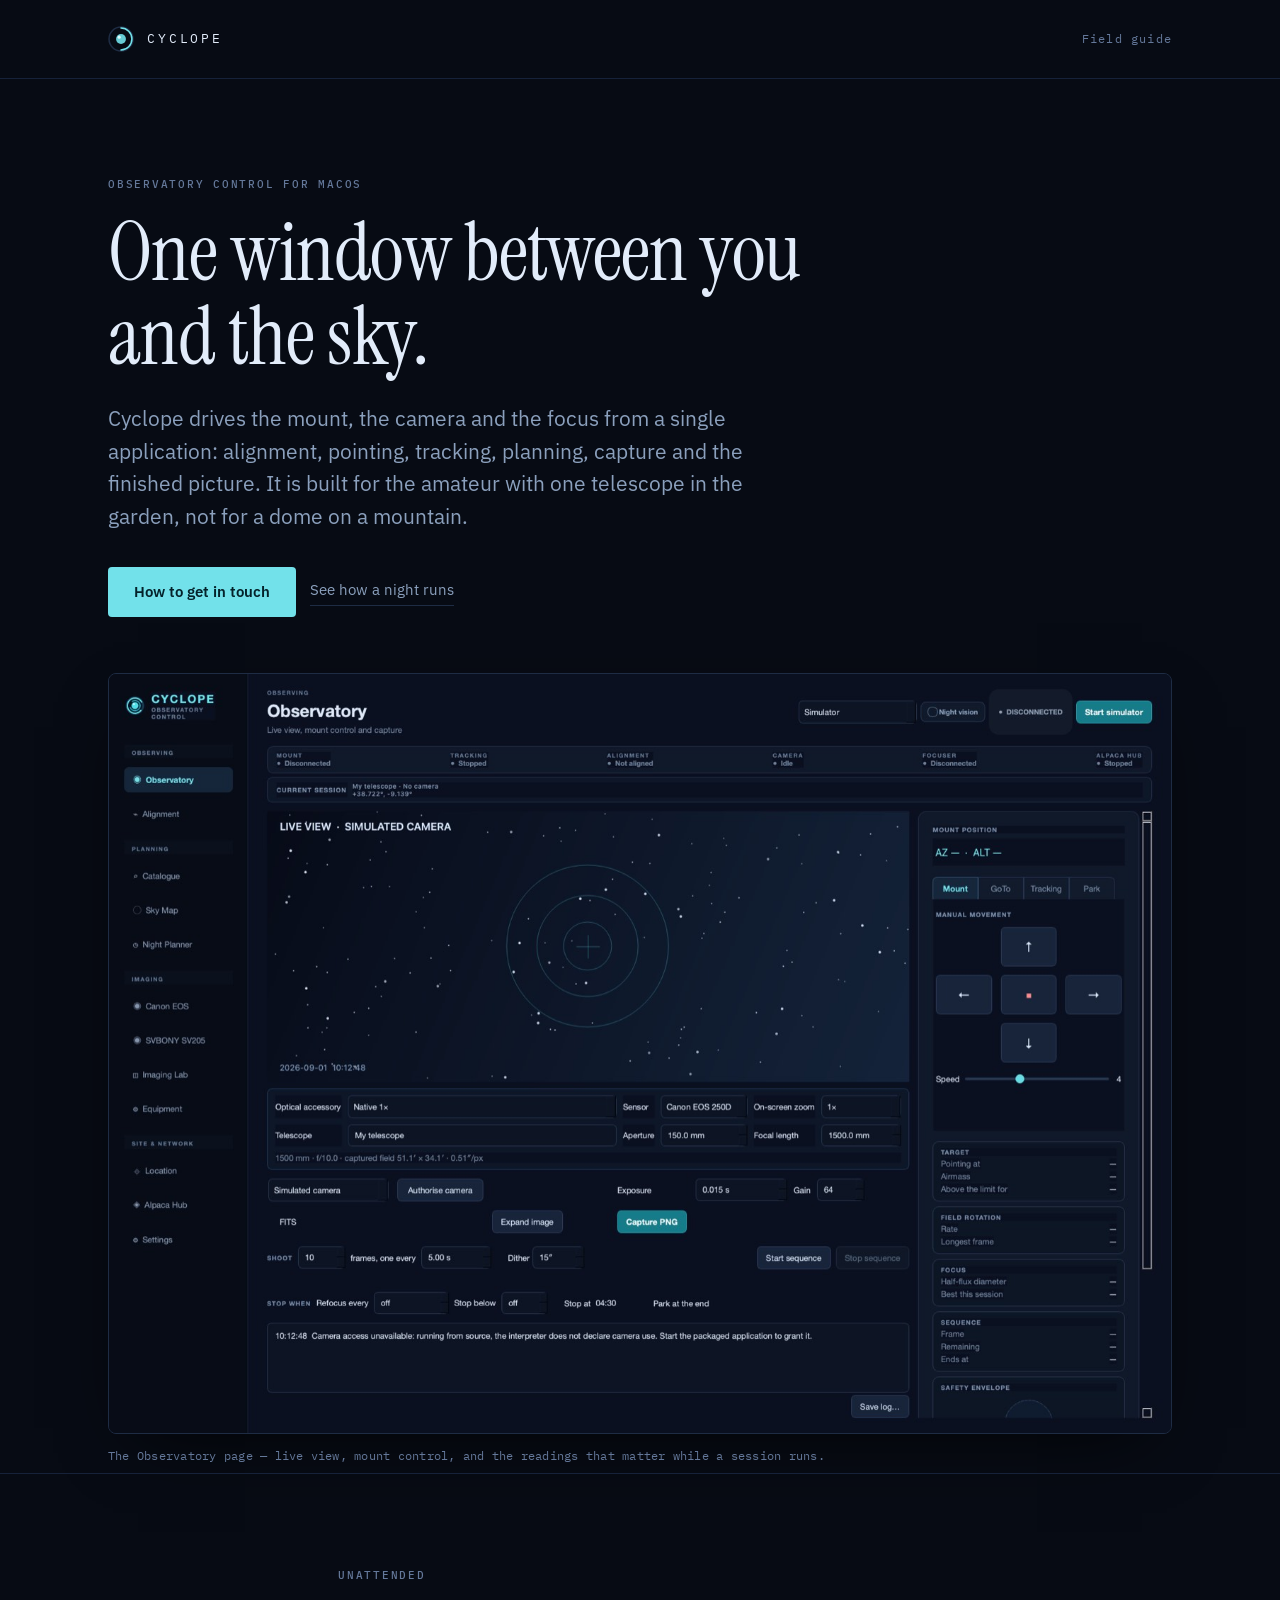
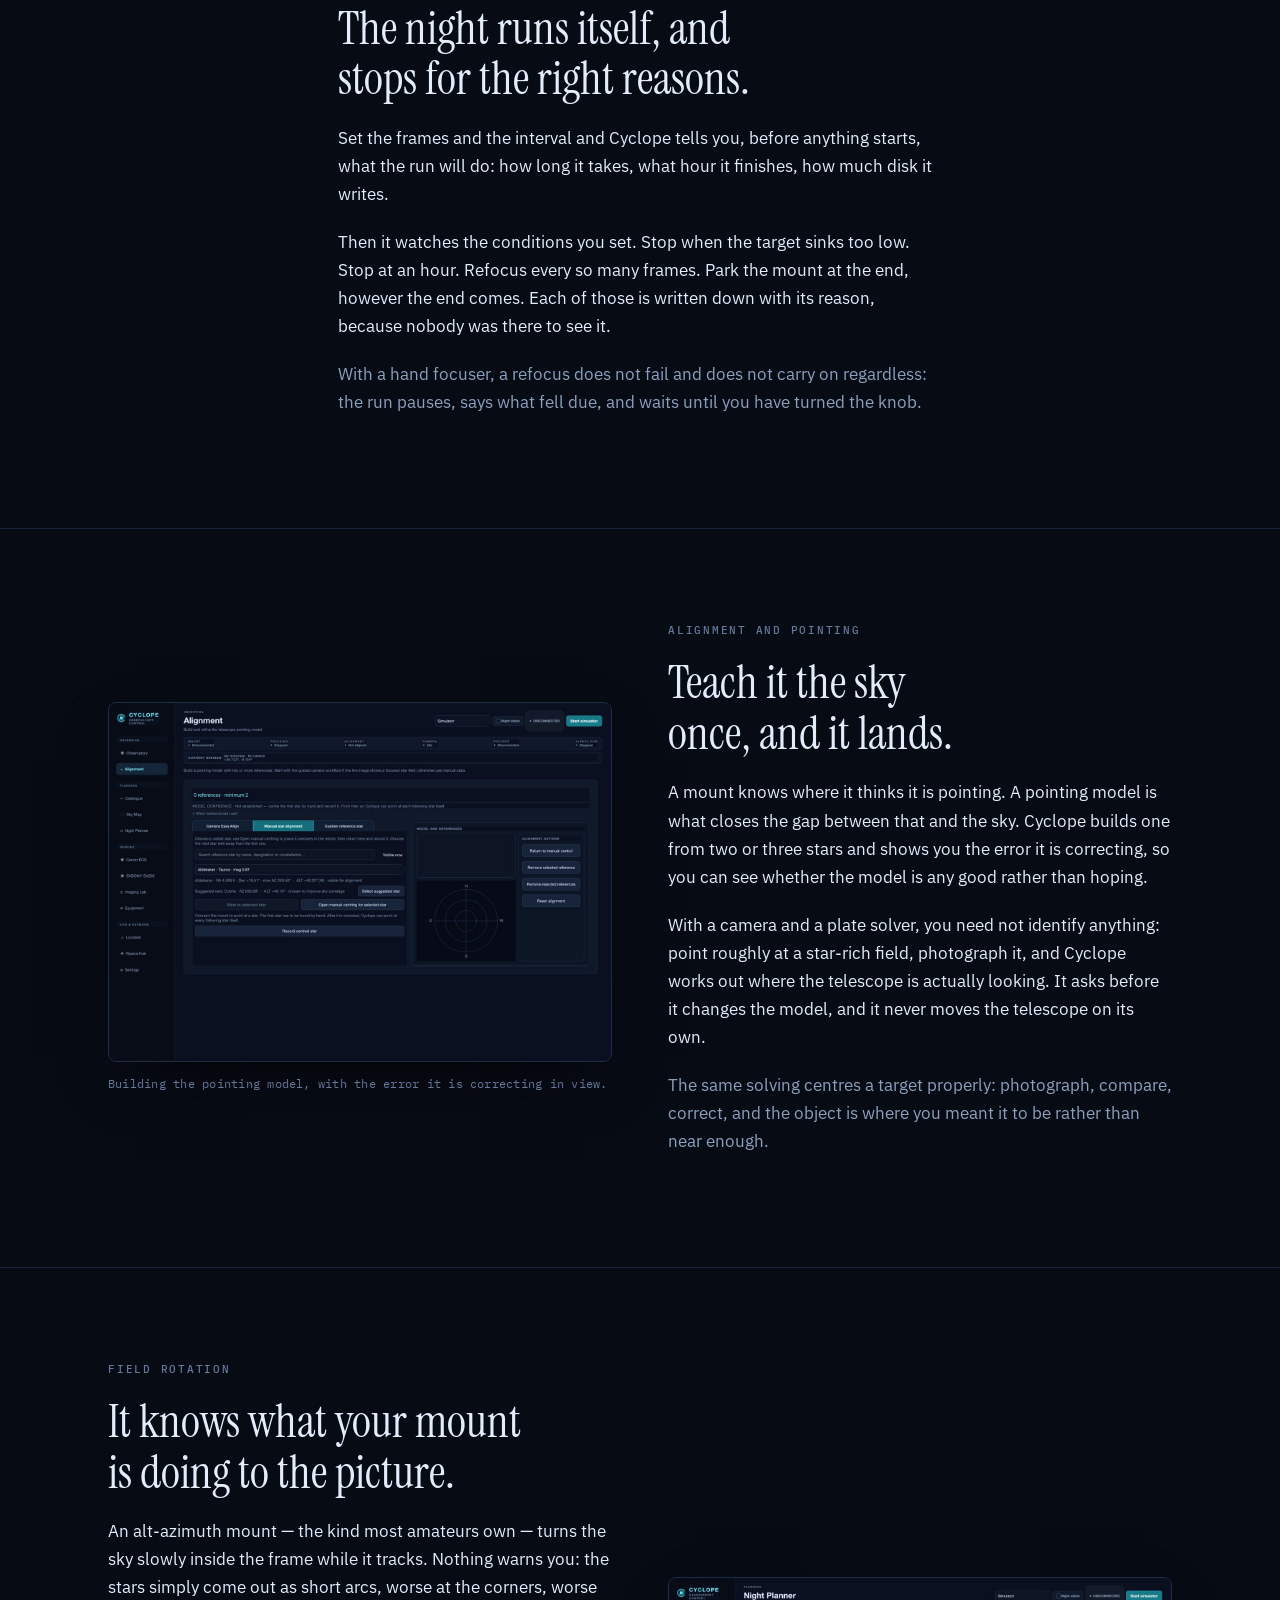
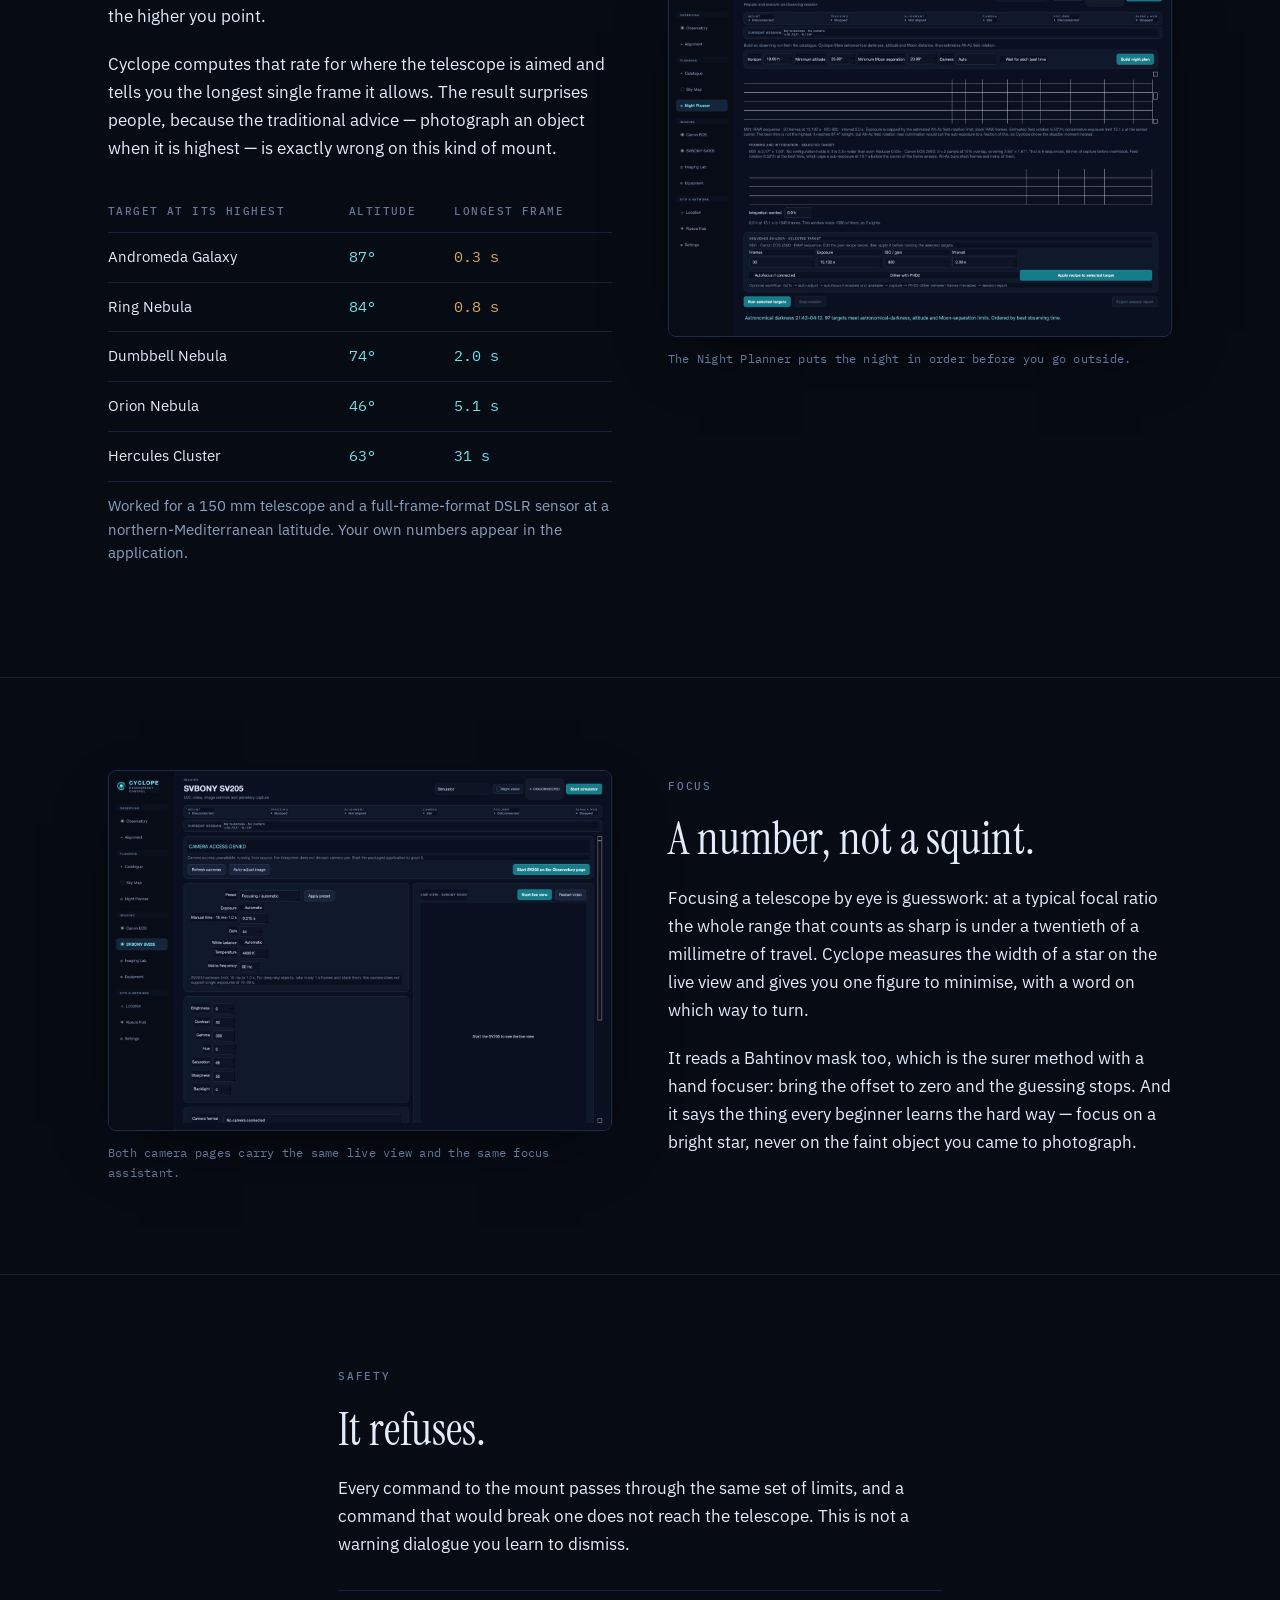
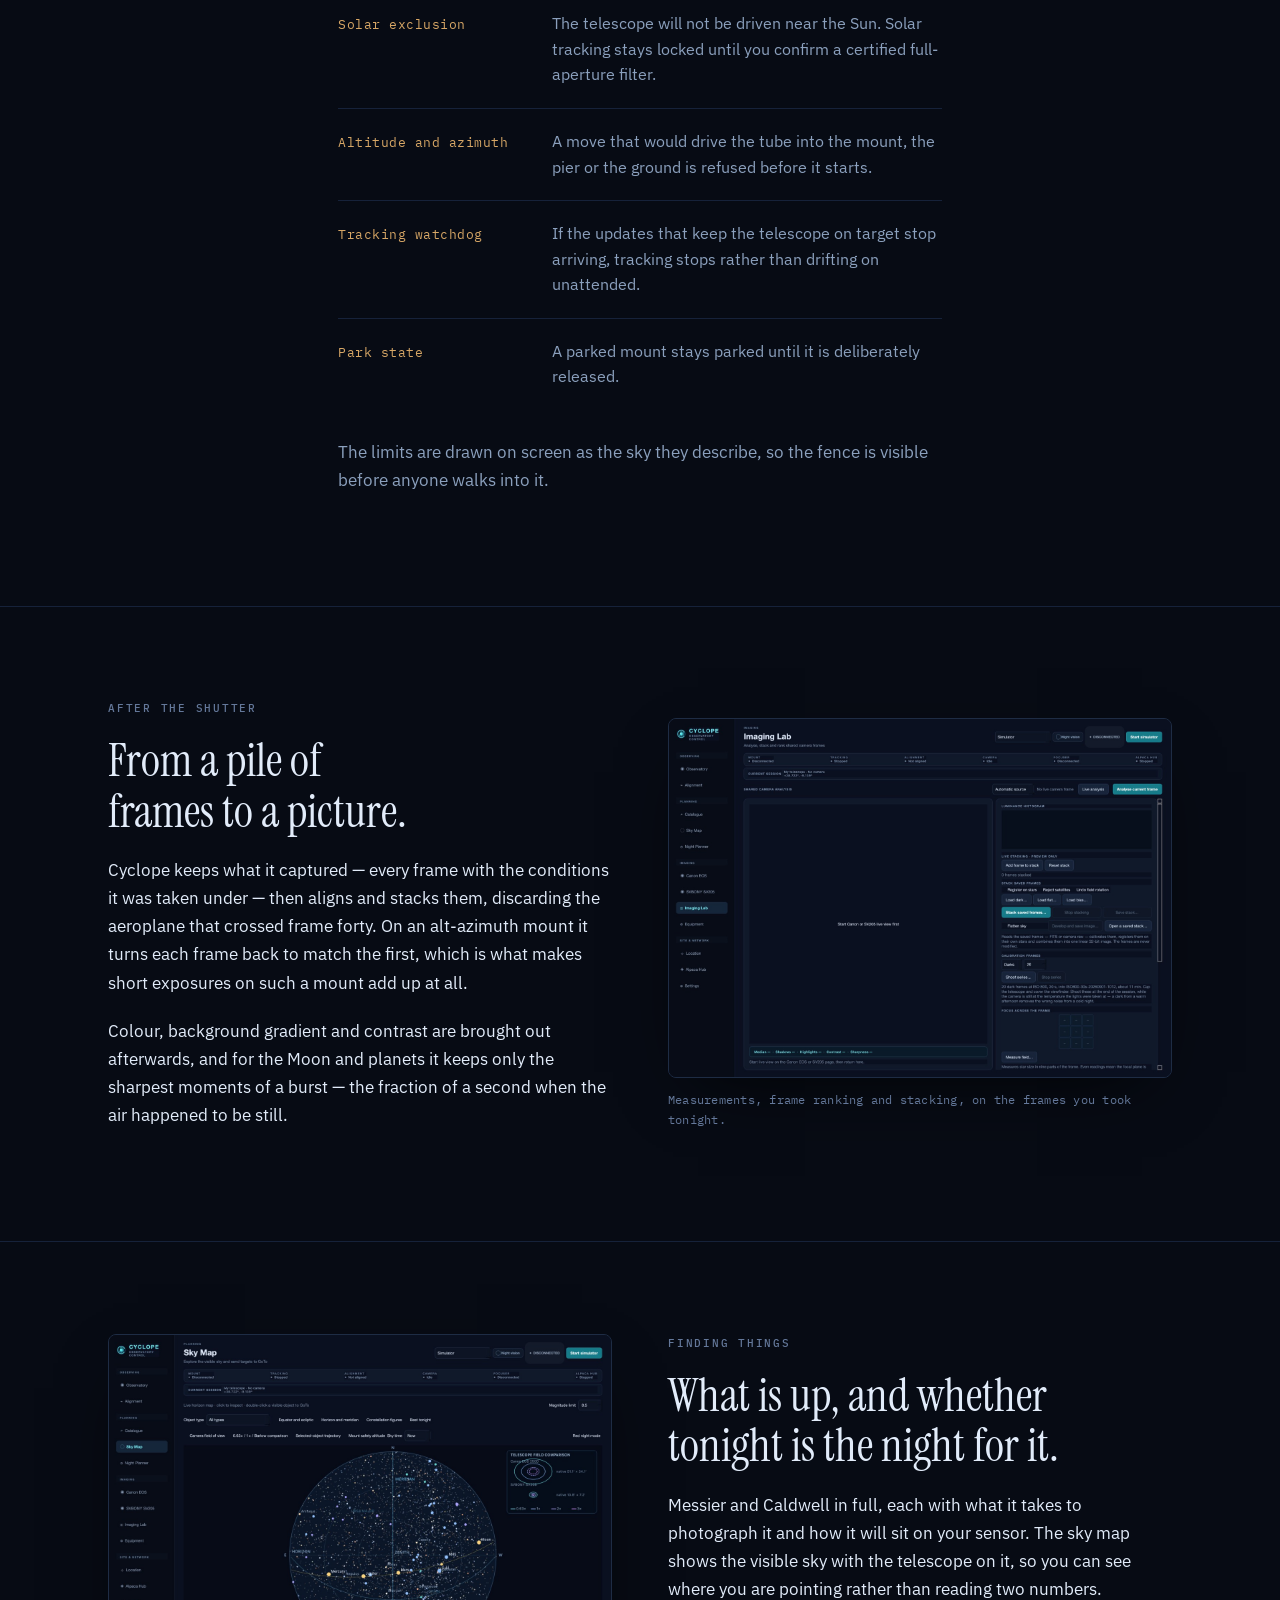
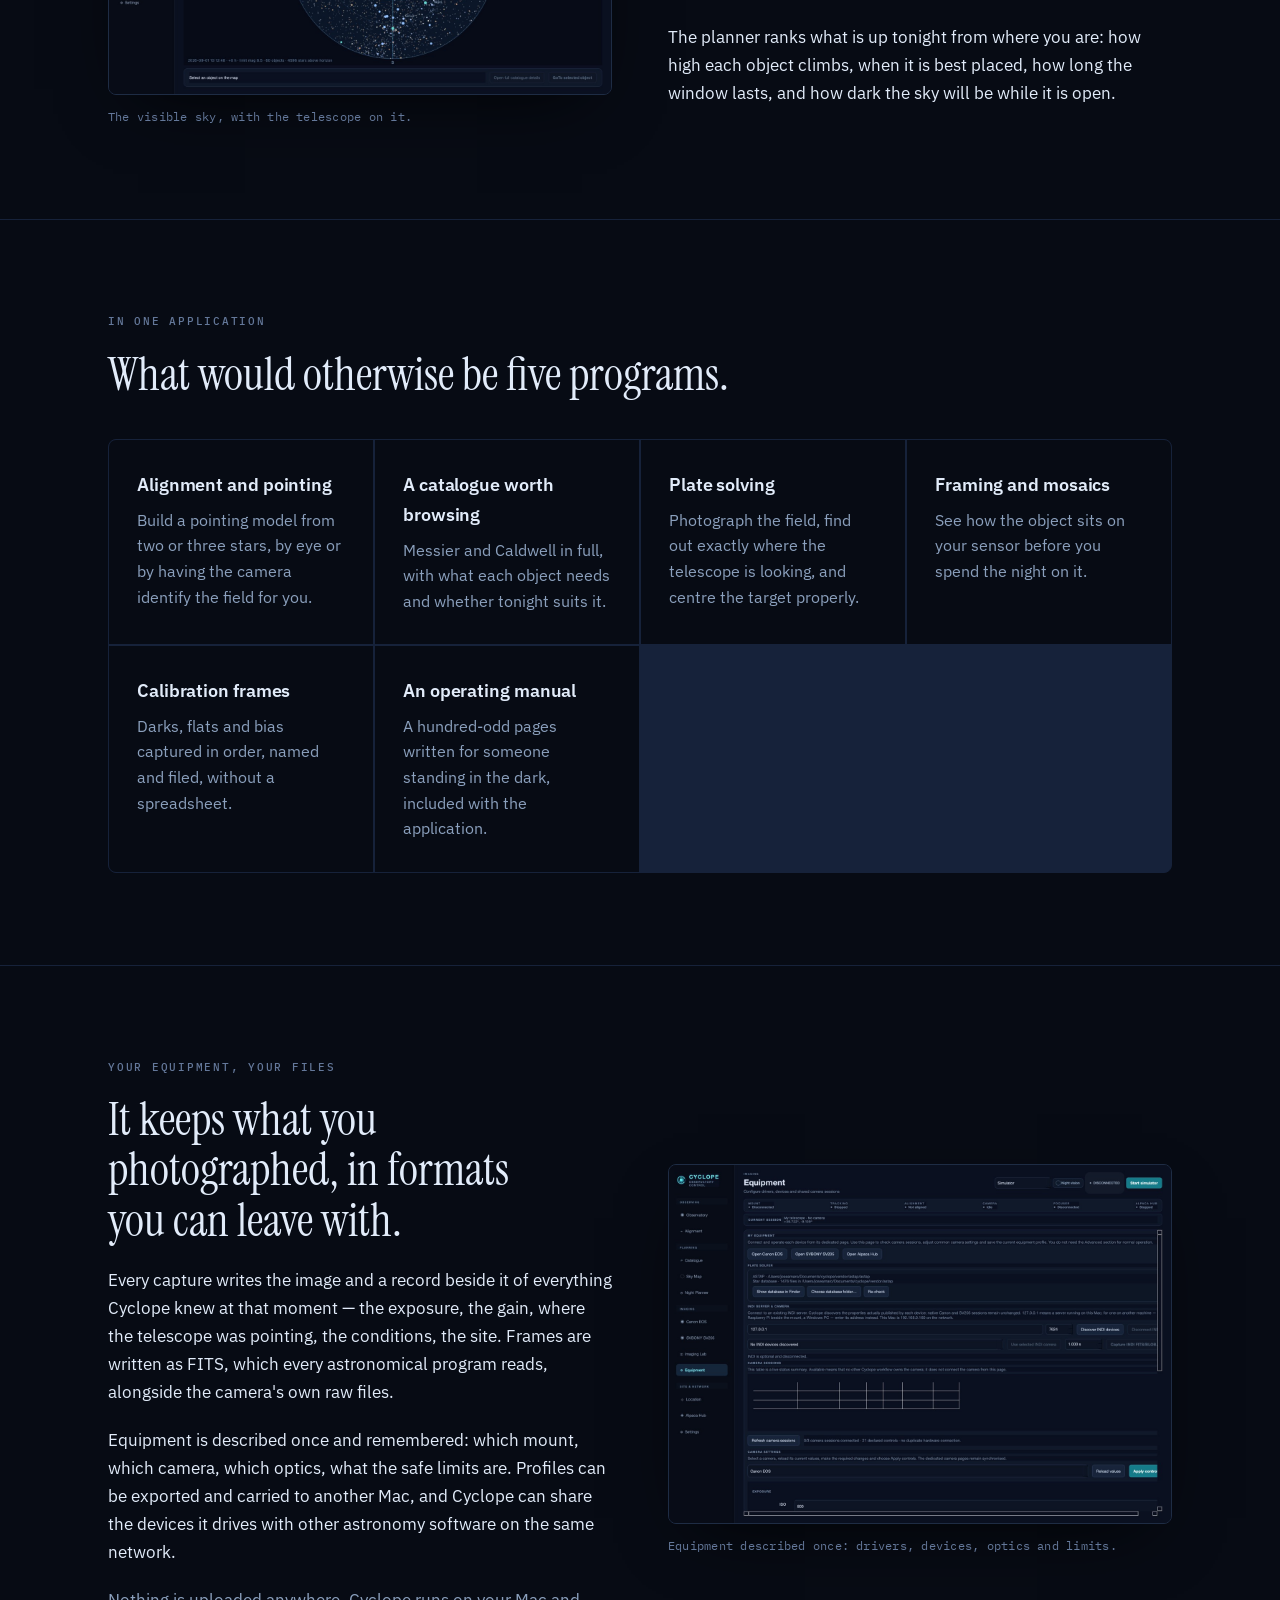
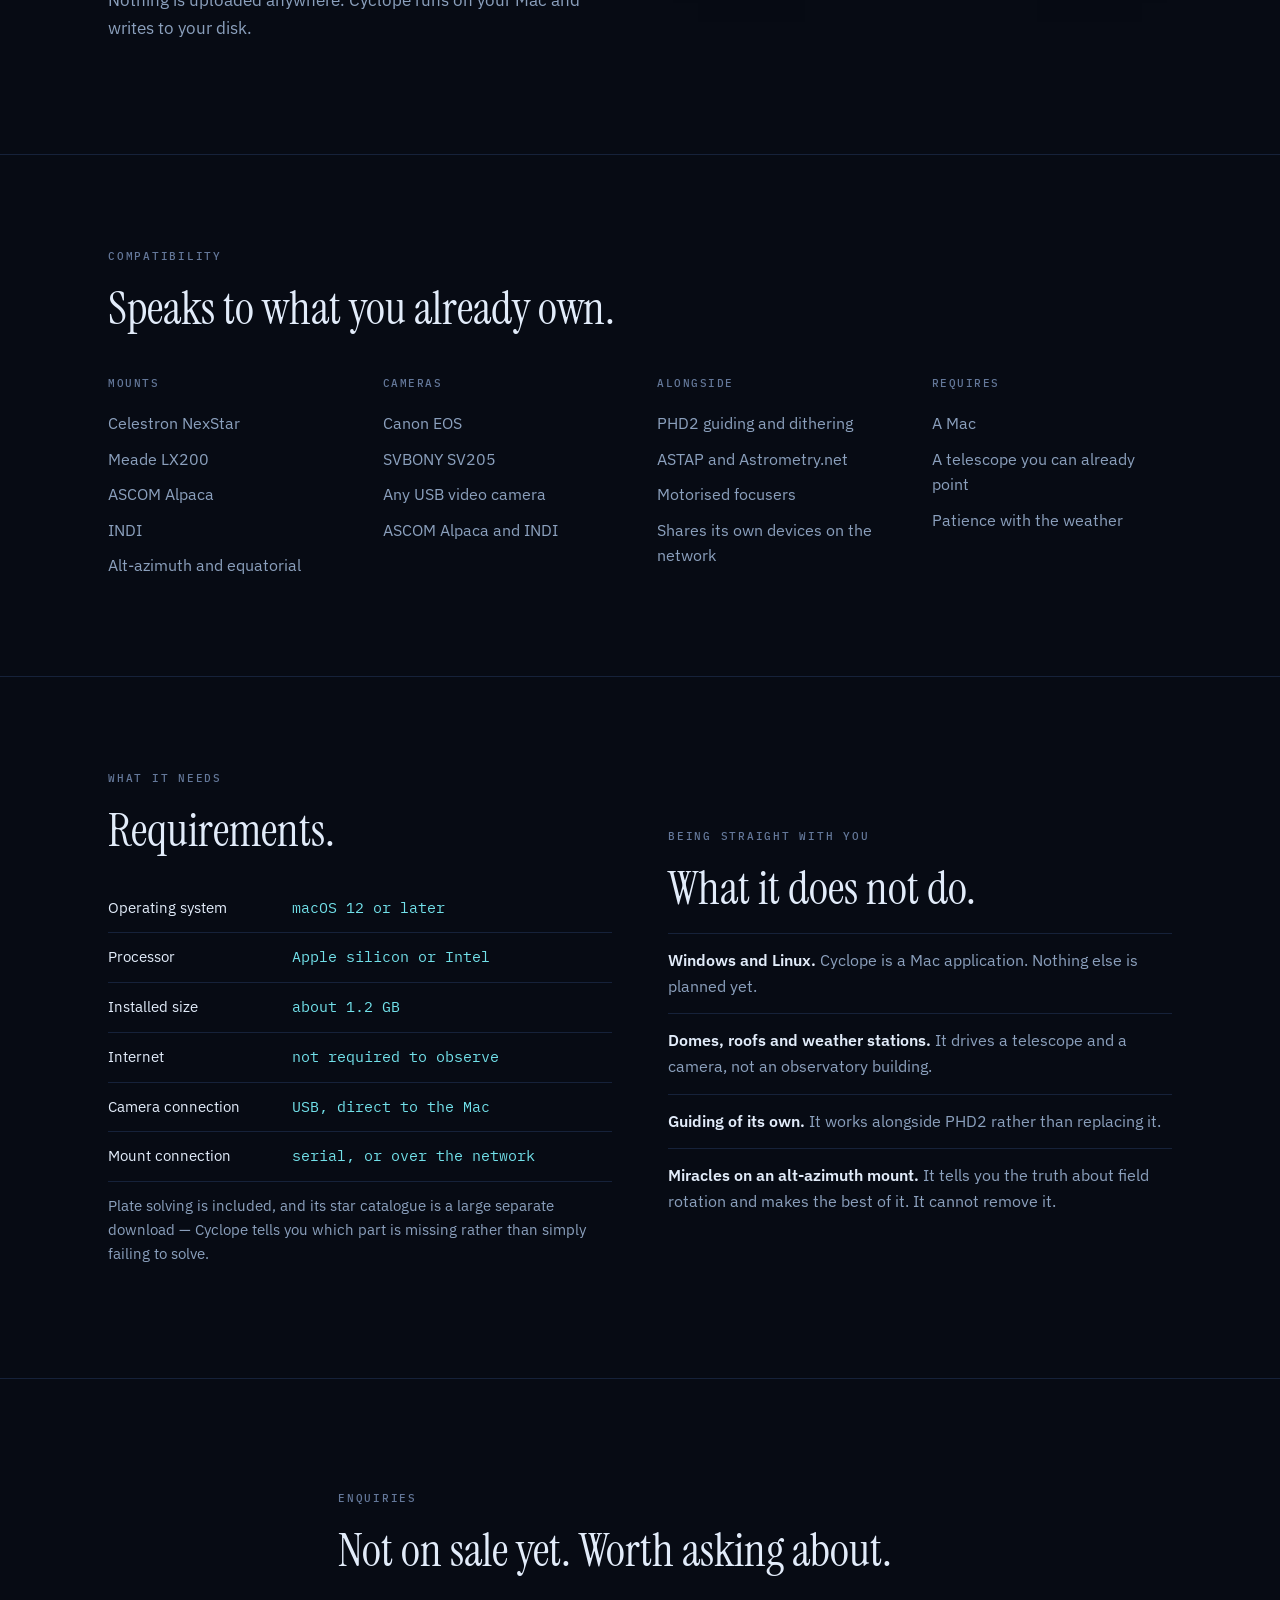
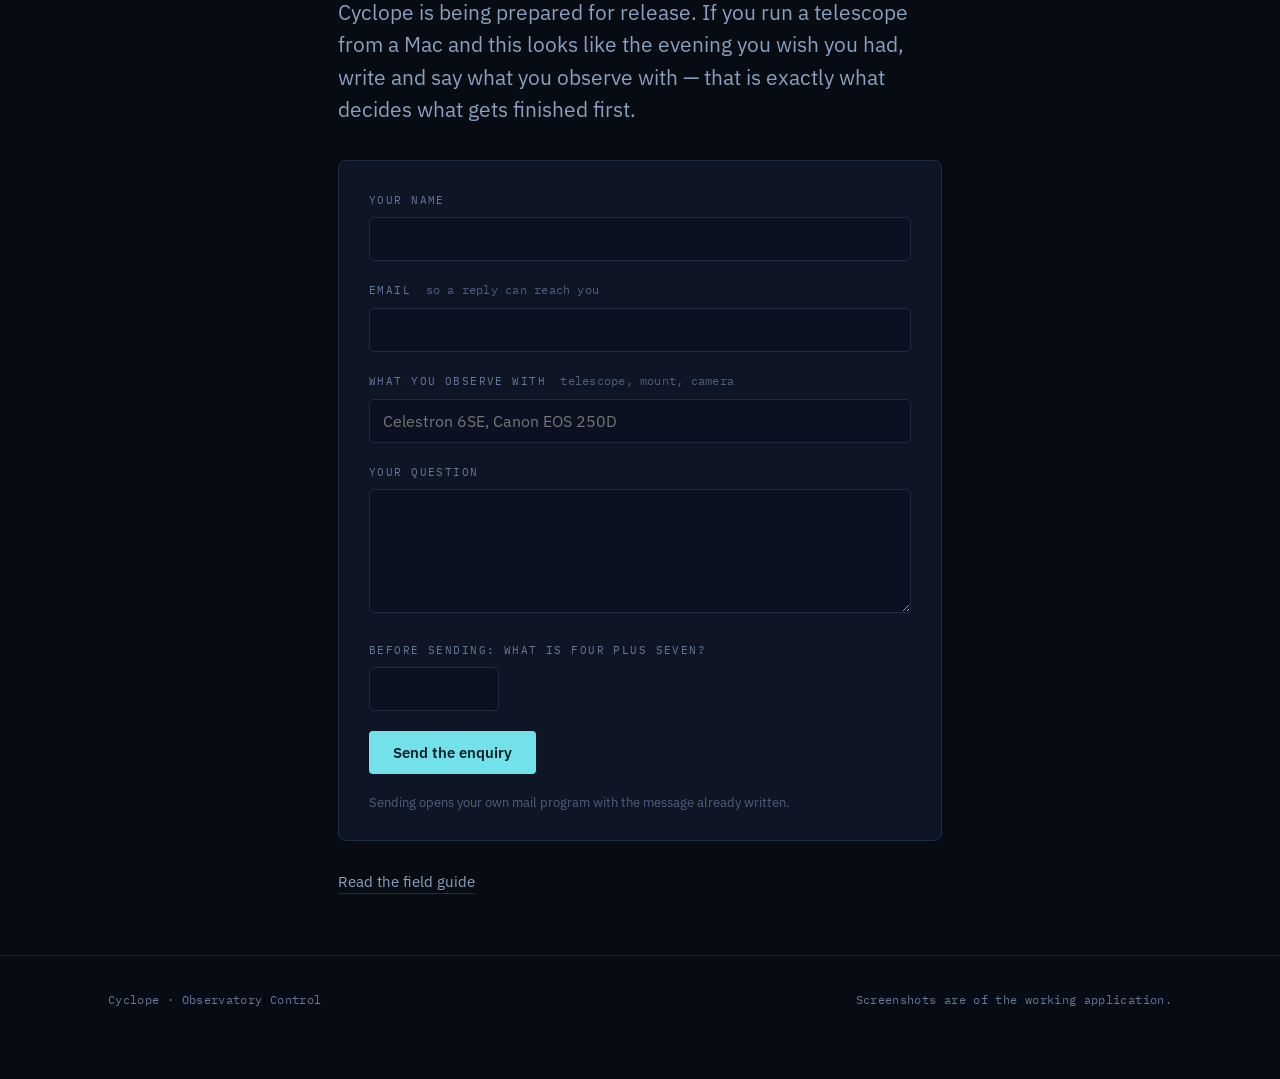
==== index.html @ ad1024a8 "Add files via upload" ====
<!doctype html>
<html lang="en">
<head>
<meta charset="utf-8">
<meta name="viewport" content="width=device-width, initial-scale=1">
<title>Cyclope Observatory Control</title>
<meta name="description" content="Cyclope drives the mount, the camera and the focus of a small observatory from one application on a Mac: alignment, pointing, tracking, planning, capture and the finished picture.">
<meta name="theme-color" content="#070b14">
<link rel="icon" href="assets/favicon.svg" type="image/svg+xml">
<link rel="preconnect" href="https://fonts.googleapis.com">
<link rel="preconnect" href="https://fonts.gstatic.com" crossorigin>
<link rel="stylesheet" href="https://fonts.googleapis.com/css2?family=Instrument+Serif&amp;family=IBM+Plex+Mono:wght@400;500&amp;family=IBM+Plex+Sans:wght@400;500;600&amp;display=swap">
<link rel="stylesheet" href="assets/site.css">
<meta property="og:type" content="website">
<meta property="og:title" content="Cyclope Observatory Control">
<meta property="og:description" content="Cyclope drives the mount, the camera and the focus of a small observatory from one application on a Mac: alignment, pointing, tracking, planning, capture and the finished picture.">
<meta property="og:image" content="assets/observatory.jpg">
<meta name="twitter:card" content="summary_large_image">
</head>
<body class="site">
<header class="top">
  <div class="wrap">
    <div class="brand">
      <svg width="26" height="26" viewBox="0 0 100 100" role="img" aria-label="Cyclope">
        <circle cx="50" cy="50" r="46" fill="none" stroke="#1e2c44" stroke-width="6"/>
        <path d="M50 8 a42 42 0 0 1 0 84" fill="none" stroke="#72e1ea" stroke-width="6" stroke-linecap="round"/>
        <circle cx="50" cy="50" r="19" fill="#72e1ea" opacity="0.9"/>
        <circle cx="43" cy="43" r="6" fill="#dffbfd"/>
      </svg>
      <span class="brand-name">Cyclope</span>
      <a class="topnav" href="guide.html">Field guide</a>
    </div>
  </div>
</header>

<section class="hero">
  <div class="wrap">
    <p class="label">Observatory control for macOS</p>
    <h1>One window between you<br>and the sky.</h1>
    <p class="lede">
      Cyclope drives the mount, the camera and the focus from a single application:
      alignment, pointing, tracking, planning, capture and the finished picture.
      It is built for the amateur with one telescope in the garden, not for a dome
      on a mountain.
    </p>
    <div class="hero-actions">
      <a class="cta" href="#enquire">How to get in touch</a>
      <a class="quiet" href="#night">See how a night runs</a>
    </div>

    <figure class="bleed">
      <div class="shot"><img src="assets/observatory.jpg" alt="The Cyclope Observatory page: live view, mount controls and the instrument rail"></div>
      <figcaption>The Observatory page — live view, mount control, and the readings that matter while a session runs.</figcaption>
    </figure>
  </div>
</section>

<section id="night">
  <div class="wrap narrow">
    <p class="label">Unattended</p>
    <h2>The night runs itself, and stops for the right reasons.</h2>
    <p>
      Set the frames and the interval and Cyclope tells you, before anything starts,
      what the run will do: how long it takes, what hour it finishes, how much disk
      it writes.
    </p>
    <p>
      Then it watches the conditions you set. Stop when the target sinks too low.
      Stop at an hour. Refocus every so many frames. Park the mount at the end,
      however the end comes. Each of those is written down with its reason, because
      nobody was there to see it.
    </p>
    <p class="muted">
      With a hand focuser, a refocus does not fail and does not carry on regardless:
      the run pauses, says what fell due, and waits until you have turned the knob.
    </p>
  </div>
</section>

<section>
  <div class="wrap">
    <div class="split reverse">
      <div class="text">
        <p class="label">Alignment and pointing</p>
        <h2>Teach it the sky once, and it lands.</h2>
        <p>
          A mount knows where it thinks it is pointing. A pointing model is what
          closes the gap between that and the sky. Cyclope builds one from two or
          three stars and shows you the error it is correcting, so you can see
          whether the model is any good rather than hoping.
        </p>
        <p>
          With a camera and a plate solver, you need not identify anything: point
          roughly at a star-rich field, photograph it, and Cyclope works out where
          the telescope is actually looking. It asks before it changes the model,
          and it never moves the telescope on its own.
        </p>
        <p class="muted">
          The same solving centres a target properly: photograph, compare, correct,
          and the object is where you meant it to be rather than near enough.
        </p>
      </div>
      <figure>
        <div class="shot"><img src="assets/alignment.jpg" alt="The Alignment page, building a pointing model from recorded references"></div>
        <figcaption>Building the pointing model, with the error it is correcting in view.</figcaption>
      </figure>
    </div>
  </div>
</section>

<section>
  <div class="wrap">
    <div class="split">
      <div class="text">
        <p class="label">Field rotation</p>
        <h2>It knows what your mount is doing to the picture.</h2>
        <p>
          An alt-azimuth mount — the kind most amateurs own — turns the sky slowly
          inside the frame while it tracks. Nothing warns you: the stars simply come
          out as short arcs, worse at the corners, worse the higher you point.
        </p>
        <p>
          Cyclope computes that rate for where the telescope is aimed and tells you
          the longest single frame it allows. The result surprises people, because
          the traditional advice — photograph an object when it is highest — is
          exactly wrong on this kind of mount.
        </p>
        <div class="scroller">
          <table>
            <thead>
              <tr><th>Target at its highest</th><th>Altitude</th><th>Longest frame</th></tr>
            </thead>
            <tbody>
              <tr><td>Andromeda Galaxy</td><td class="figure-cell">87°</td><td class="figure-cell wide">0.3 s</td></tr>
              <tr><td>Ring Nebula</td><td class="figure-cell">84°</td><td class="figure-cell wide">0.8 s</td></tr>
              <tr><td>Dumbbell Nebula</td><td class="figure-cell">74°</td><td class="figure-cell">2.0 s</td></tr>
              <tr><td>Orion Nebula</td><td class="figure-cell">46°</td><td class="figure-cell">5.1 s</td></tr>
              <tr><td>Hercules Cluster</td><td class="figure-cell">63°</td><td class="figure-cell">31 s</td></tr>
            </tbody>
          </table>
        </div>
        <p class="muted" style="font-size:14.5px">
          Worked for a 150&nbsp;mm telescope and a full-frame-format DSLR sensor at a
          northern-Mediterranean latitude. Your own numbers appear in the application.
        </p>
      </div>
      <figure>
        <div class="shot"><img src="assets/night_planner.jpg" alt="The Night Planner, showing targets, altitude windows and framing"></div>
        <figcaption>The Night Planner puts the night in order before you go outside.</figcaption>
      </figure>
    </div>
  </div>
</section>

<section>
  <div class="wrap">
    <div class="split reverse">
      <div class="text">
        <p class="label">Focus</p>
        <h2>A number, not a squint.</h2>
        <p>
          Focusing a telescope by eye is guesswork: at a typical focal ratio the whole
          range that counts as sharp is under a twentieth of a millimetre of travel.
          Cyclope measures the width of a star on the live view and gives you one
          figure to minimise, with a word on which way to turn.
        </p>
        <p>
          It reads a Bahtinov mask too, which is the surer method with a hand focuser:
          bring the offset to zero and the guessing stops. And it says the thing every
          beginner learns the hard way — focus on a bright star, never on the faint
          object you came to photograph.
        </p>
      </div>
      <figure>
        <div class="shot"><img src="assets/sv205.jpg" alt="A camera page with live view and the focus assistant"></div>
        <figcaption>Both camera pages carry the same live view and the same focus assistant.</figcaption>
      </figure>
    </div>
  </div>
</section>

<section>
  <div class="wrap narrow">
    <p class="label">Safety</p>
    <h2>It refuses.</h2>
    <p>
      Every command to the mount passes through the same set of limits, and a
      command that would break one does not reach the telescope. This is not a
      warning dialogue you learn to dismiss.
    </p>
    <ul class="refusals">
      <li>
        <span class="what">Solar exclusion</span>
        <span class="why">The telescope will not be driven near the Sun. Solar tracking stays locked until you confirm a certified full-aperture filter.</span>
      </li>
      <li>
        <span class="what">Altitude and azimuth</span>
        <span class="why">A move that would drive the tube into the mount, the pier or the ground is refused before it starts.</span>
      </li>
      <li>
        <span class="what">Tracking watchdog</span>
        <span class="why">If the updates that keep the telescope on target stop arriving, tracking stops rather than drifting on unattended.</span>
      </li>
      <li>
        <span class="what">Park state</span>
        <span class="why">A parked mount stays parked until it is deliberately released.</span>
      </li>
    </ul>
    <p class="muted" style="margin-top:28px">
      The limits are drawn on screen as the sky they describe, so the fence is
      visible before anyone walks into it.
    </p>
  </div>
</section>

<section>
  <div class="wrap">
    <div class="split">
      <div class="text">
        <p class="label">After the shutter</p>
        <h2>From a pile of frames to a picture.</h2>
        <p>
          Cyclope keeps what it captured — every frame with the conditions it was
          taken under — then aligns and stacks them, discarding the aeroplane that
          crossed frame forty. On an alt-azimuth mount it turns each frame back to
          match the first, which is what makes short exposures on such a mount add
          up at all.
        </p>
        <p>
          Colour, background gradient and contrast are brought out afterwards, and
          for the Moon and planets it keeps only the sharpest moments of a burst —
          the fraction of a second when the air happened to be still.
        </p>
      </div>
      <figure>
        <div class="shot"><img src="assets/imaging_lab.jpg" alt="The Imaging Lab, with histogram, measurements and frame selection"></div>
        <figcaption>Measurements, frame ranking and stacking, on the frames you took tonight.</figcaption>
      </figure>
    </div>
  </div>
</section>

<section>
  <div class="wrap">
    <div class="split reverse">
      <div class="text">
        <p class="label">Finding things</p>
        <h2>What is up, and whether tonight is the night for it.</h2>
        <p>
          Messier and Caldwell in full, each with what it takes to photograph it
          and how it will sit on your sensor. The sky map shows the visible sky
          with the telescope on it, so you can see where you are pointing rather
          than reading two numbers.
        </p>
        <p>
          The planner ranks what is up tonight from where you are: how high each
          object climbs, when it is best placed, how long the window lasts, and
          how dark the sky will be while it is open.
        </p>
      </div>
      <figure>
        <div class="shot"><img src="assets/sky_map.jpg" alt="The sky map, showing the visible sky with the telescope position"></div>
        <figcaption>The visible sky, with the telescope on it.</figcaption>
      </figure>
    </div>
  </div>
</section>

<section>
  <div class="wrap">
    <p class="label">In one application</p>
    <h2>What would otherwise be five programs.</h2>
    <div class="grid">
      <div class="cell"><h3>Alignment and pointing</h3><p>Build a pointing model from two or three stars, by eye or by having the camera identify the field for you.</p></div>
      <div class="cell"><h3>A catalogue worth browsing</h3><p>Messier and Caldwell in full, with what each object needs and whether tonight suits it.</p></div>
      <div class="cell"><h3>Plate solving</h3><p>Photograph the field, find out exactly where the telescope is looking, and centre the target properly.</p></div>
      <div class="cell"><h3>Framing and mosaics</h3><p>See how the object sits on your sensor before you spend the night on it.</p></div>
      <div class="cell"><h3>Calibration frames</h3><p>Darks, flats and bias captured in order, named and filed, without a spreadsheet.</p></div>
      <div class="cell"><h3>An operating manual</h3><p>A hundred-odd pages written for someone standing in the dark, included with the application.</p></div>
    </div>
  </div>
</section>

<section>
  <div class="wrap">
    <div class="split">
      <div class="text">
        <p class="label">Your equipment, your files</p>
        <h2>It keeps what you photographed, in formats you can leave with.</h2>
        <p>
          Every capture writes the image and a record beside it of everything
          Cyclope knew at that moment — the exposure, the gain, where the
          telescope was pointing, the conditions, the site. Frames are written as
          FITS, which every astronomical program reads, alongside the camera's own
          raw files.
        </p>
        <p>
          Equipment is described once and remembered: which mount, which camera,
          which optics, what the safe limits are. Profiles can be exported and
          carried to another Mac, and Cyclope can share the devices it drives with
          other astronomy software on the same network.
        </p>
        <p class="muted">
          Nothing is uploaded anywhere. Cyclope runs on your Mac and writes to
          your disk.
        </p>
      </div>
      <figure>
        <div class="shot"><img src="assets/equipment.jpg" alt="The Equipment page, showing drivers, devices and saved profiles"></div>
        <figcaption>Equipment described once: drivers, devices, optics and limits.</figcaption>
      </figure>
    </div>
  </div>
</section>

<section>
  <div class="wrap">
    <p class="label">Compatibility</p>
    <h2>Speaks to what you already own.</h2>
    <div class="kit">
      <div>
        <h3>Mounts</h3>
        <ul>
          <li>Celestron NexStar</li>
          <li>Meade LX200</li>
          <li>ASCOM Alpaca</li>
          <li>INDI</li>
          <li>Alt-azimuth and equatorial</li>
        </ul>
      </div>
      <div>
        <h3>Cameras</h3>
        <ul>
          <li>Canon EOS</li>
          <li>SVBONY SV205</li>
          <li>Any USB video camera</li>
          <li>ASCOM Alpaca and INDI</li>
        </ul>
      </div>
      <div>
        <h3>Alongside</h3>
        <ul>
          <li>PHD2 guiding and dithering</li>
          <li>ASTAP and Astrometry.net</li>
          <li>Motorised focusers</li>
          <li>Shares its own devices on the network</li>
        </ul>
      </div>
      <div>
        <h3>Requires</h3>
        <ul>
          <li>A Mac</li>
          <li>A telescope you can already point</li>
          <li>Patience with the weather</li>
        </ul>
      </div>
    </div>
  </div>
</section>

<section>
  <div class="wrap">
    <div class="split">
      <div class="text">
        <p class="label">What it needs</p>
        <h2>Requirements.</h2>
        <div class="scroller">
          <table>
            <tbody>
              <tr><td>Operating system</td><td class="figure-cell">macOS 12 or later</td></tr>
              <tr><td>Processor</td><td class="figure-cell">Apple silicon or Intel</td></tr>
              <tr><td>Installed size</td><td class="figure-cell">about 1.2 GB</td></tr>
              <tr><td>Internet</td><td class="figure-cell">not required to observe</td></tr>
              <tr><td>Camera connection</td><td class="figure-cell">USB, direct to the Mac</td></tr>
              <tr><td>Mount connection</td><td class="figure-cell">serial, or over the network</td></tr>
            </tbody>
          </table>
        </div>
        <p class="muted" style="font-size:14.5px">
          Plate solving is included, and its star catalogue is a large separate
          download — Cyclope tells you which part is missing rather than simply
          failing to solve.
        </p>
      </div>
      <div class="text">
        <p class="label">Being straight with you</p>
        <h2>What it does not do.</h2>
        <ul class="plain-list">
          <li><strong>Windows and Linux.</strong> Cyclope is a Mac application. Nothing else is planned yet.</li>
          <li><strong>Domes, roofs and weather stations.</strong> It drives a telescope and a camera, not an observatory building.</li>
          <li><strong>Guiding of its own.</strong> It works alongside PHD2 rather than replacing it.</li>
          <li><strong>Miracles on an alt-azimuth mount.</strong> It tells you the truth about field rotation and makes the best of it. It cannot remove it.</li>
        </ul>
      </div>
    </div>
  </div>
</section>

<section class="closing" id="enquire">
  <div class="wrap narrow">
    <p class="label">Enquiries</p>
    <h2>Not on sale yet. Worth asking about.</h2>
    <p class="lede">
      Cyclope is being prepared for release. If you run a telescope from a Mac and
      this looks like the evening you wish you had, write and say what you observe
      with — that is exactly what decides what gets finished first.
    </p>
    <form class="enquiry" id="enquiry" novalidate>
      <div class="field">
        <label for="name">Your name</label>
        <input id="name" name="name" type="text" autocomplete="name" required>
      </div>
      <div class="field">
        <label for="email">Email <span class="hint">so a reply can reach you</span></label>
        <input id="email" name="email" type="email" autocomplete="email" required>
      </div>
      <div class="field">
        <label for="kit">What you observe with <span class="hint">telescope, mount, camera</span></label>
        <input id="kit" name="kit" type="text" placeholder="Celestron 6SE, Canon EOS 250D">
      </div>
      <div class="field">
        <label for="message">Your question</label>
        <textarea id="message" name="message" rows="5" required></textarea>
      </div>

      <!-- Left empty by a person, filled in by most automated submitters.
           Hidden from sight, from the keyboard and from screen readers. -->
      <div class="trap" aria-hidden="true">
        <label for="website">Website</label>
        <input id="website" name="website" type="text" tabindex="-1" autocomplete="off">
      </div>

      <div class="field human">
        <label for="sum">Before sending: what is <span id="question">four plus three</span>?</label>
        <input id="sum" name="sum" type="text" inputmode="numeric" autocomplete="off" required>
      </div>

      <div class="actions">
        <button type="submit" class="send">Send the enquiry</button>
        <span class="status" id="status" role="status" aria-live="polite"></span>
      </div>
      <p class="fineprint" id="fineprint"></p>
    </form>
    <p class="muted" style="margin-top:26px">
      <a class="quiet" href="guide.html">Read the field guide</a>
    </p>
  </div>
</section>



<footer>
  <div class="wrap" style="display:flex; justify-content:space-between; width:100%; flex-wrap:wrap; gap:12px;">
    <span>Cyclope · Observatory Control</span>
    <span>Screenshots are of the working application.</span>
  </div>
</footer>
<script>
(function () {
  "use strict";

  // Where an enquiry goes. Empty means the visitor's own mail program is
  // opened with the message already written, which needs no account anywhere
  // and no server — at the cost of showing them the address. Put a form
  // service's endpoint here to receive them without the address being public.
  var ENDPOINT = "";

  // Assembled rather than written out, so that a page-scraping harvester
  // collecting addresses finds nothing to collect.
  var MAILBOX = ["cyclope", "app"].join("-");
  var DOMAIN = ["proton", "me"].join(".");

  // A person reads the fields before submitting. Four seconds is well under
  // anyone's reading time and well over an automated submitter's.
  var MINIMUM_SECONDS = 4;

  var WORDS = ["zero", "one", "two", "three", "four", "five", "six",
               "seven", "eight", "nine", "ten", "eleven", "twelve"];

  var form = document.getElementById("enquiry");
  if (!form) { return; }

  var status = document.getElementById("status");
  var fineprint = document.getElementById("fineprint");
  var openedAt = Date.now();

  // The sum is written in words and made fresh on every load, so the answer
  // cannot be read out of the page source or memorised from a previous visit.
  var left = 2 + Math.floor(Math.random() * 6);
  var right = 2 + Math.floor(Math.random() * 6);
  document.getElementById("question").textContent = WORDS[left] + " plus " + WORDS[right];
  var expected = left + right;

  fineprint.textContent = ENDPOINT
    ? "Your message is sent directly and is not stored on this page."
    : "Sending opens your own mail program with the message already written.";

  function say(text, kind) {
    status.textContent = text;
    status.className = "status" + (kind ? " " + kind : "");
  }

  function mark(id, bad) {
    var field = document.getElementById(id).closest(".field");
    field.classList.toggle("invalid", bad);
    return !bad;
  }

  function looksLikeEmail(value) {
    return /^[^@\s]+@[^@\s.]+\.[^@\s]{2,}$/.test(value);
  }

  form.addEventListener("submit", function (event) {
    event.preventDefault();

    var name = form.name.value.trim();
    var email = form.email.value.trim();
    var kit = form.kit.value.trim();
    var message = form.message.value.trim();

    // 1. The empty field that only an automated submitter fills in. Answering
    //    as though it had worked leaves nothing to learn from and nothing to
    //    retry against.
    if (form.website.value !== "") {
      say("Thank you \u2014 your enquiry has been sent.", "good");
      form.reset();
      return;
    }

    // 2. Faster than anyone can read the form.
    if (Date.now() - openedAt < MINIMUM_SECONDS * 1000) {
      say("That was quicker than reading the form. Try again in a moment.", "bad");
      return;
    }

    // 3. A question with an answer that is nowhere in the page.
    if (parseInt(form.sum.value, 10) !== expected) {
      mark("sum", true);
      say("The sum is not right.", "bad");
      return;
    }
    mark("sum", false);

    var ok = mark("name", name.length < 2);
    ok = mark("email", !looksLikeEmail(email)) && ok;
    ok = mark("message", message.length < 10) && ok;
    if (!ok) {
      say("Please fill in your name, a valid address, and a question.", "bad");
      return;
    }

    var address = MAILBOX + "@" + DOMAIN;

    if (!ENDPOINT) {
      var body =
        "Name: " + name + "\n" +
        "Equipment: " + (kit || "not stated") + "\n\n" +
        message + "\n";
      window.location.href =
        "mailto:" + address +
        "?subject=" + encodeURIComponent("Cyclope enquiry") +
        "&body=" + encodeURIComponent(body);
      say("Opening your mail program\u2026");
      return;
    }

    var button = form.querySelector("button.send");
    button.disabled = true;
    say("Sending\u2026");
    fetch(ENDPOINT, {
      method: "POST",
      headers: { "Content-Type": "application/json" },
      body: JSON.stringify({ name: name, email: email, kit: kit, message: message })
    }).then(function (response) {
      if (!response.ok) { throw new Error(String(response.status)); }
      form.reset();
      say("Thank you \u2014 your enquiry has been sent.", "good");
    }).catch(function () {
      say("That did not send. Write to " + address + " instead.", "bad");
    }).then(function () {
      button.disabled = false;
    });
  });
})();
</script>
</body>
</html>
---- assets/site.css ----
:root {
    --ground: #070b14;
    --raised: #0e1626;
    --sunken: #0a1120;
    --line: #1e2c44;
    --line-soft: #16223a;
    --text: #e2ecfa;
    --muted: #8ba0bd;
    --dim: #64789a;
    --accent: #72e1ea;
    --amber: #d7a766;
    --serif: "Instrument Serif", Georgia, serif;
    --sans: "IBM Plex Sans", -apple-system, system-ui, sans-serif;
    --mono: "IBM Plex Mono", ui-monospace, Menlo, monospace;
  }

  * { box-sizing: border-box; }

  body {
    background: var(--ground);
    color: var(--text);
    font-family: var(--sans);
    font-size: 17px;
    line-height: 1.65;
    margin: 0;
    -webkit-font-smoothing: antialiased;
  }

  .wrap { max-width: 1120px; margin: 0 auto; padding: 0 28px; }
  .narrow { max-width: 660px; }

  .label {
    font-family: var(--mono);
    font-size: 11px;
    font-weight: 500;
    letter-spacing: 0.16em;
    text-transform: uppercase;
    color: var(--dim);
    margin: 0 0 18px;
  }

  h1 {
    font-family: var(--serif);
    font-weight: 400;
    font-size: clamp(44px, 7vw, 82px);
    line-height: 1.02;
    letter-spacing: -0.01em;
    margin: 0 0 24px;
    text-wrap: balance;
  }
  h2 {
    font-family: var(--serif);
    font-weight: 400;
    font-size: clamp(30px, 4.2vw, 46px);
    line-height: 1.1;
    margin: 0 0 20px;
    text-wrap: balance;
  }
  h3 {
    font-size: 18px;
    font-weight: 600;
    margin: 0 0 8px;
    letter-spacing: -0.005em;
  }
  em { font-style: italic; }

  p { margin: 0 0 20px; }
  .lede { font-size: 21px; line-height: 1.55; color: var(--muted); }
  .muted { color: var(--muted); }

  /* ---------------- masthead ---------------- */
  header.top {
    border-bottom: 1px solid var(--line-soft);
    padding: 26px 0;
  }
  .brand { display: flex; align-items: center; gap: 13px; }
  .brand a.topnav {
    margin-left: auto;
    color: var(--dim);
    font-family: var(--mono);
    font-size: 12px;
    letter-spacing: 0.1em;
    text-decoration: none;
  }
  .brand a.topnav:hover { color: var(--accent); }
  .brand-name {
    font-family: var(--mono);
    font-size: 13px;
    letter-spacing: 0.22em;
    text-transform: uppercase;
    color: var(--text);
  }

  /* ---------------- hero ---------------- */
  .hero { padding: 96px 0 8px; }
  .hero .lede { max-width: 640px; }
  .hero-actions { display: flex; flex-wrap: wrap; gap: 14px; margin-top: 34px; align-items: center; }

  a.cta {
    display: inline-block;
    background: var(--accent);
    color: #04222a;
    font-weight: 600;
    font-size: 15px;
    text-decoration: none;
    padding: 13px 26px;
    border-radius: 4px;
    transition: transform 0.15s ease, background 0.15s ease;
  }
  a.cta:hover { background: #8ceaf2; transform: translateY(-1px); }
  a.cta:focus-visible { outline: 2px solid var(--accent); outline-offset: 3px; }
  a.quiet {
    color: var(--muted);
    font-size: 15px;
    text-decoration: none;
    border-bottom: 1px solid var(--line);
    padding-bottom: 2px;
  }
  a.quiet:hover { color: var(--text); border-color: var(--accent); }

  /* ---------------- screenshots ---------------- */
  figure { margin: 0; }
  .shot {
    border: 1px solid var(--line);
    border-radius: 8px;
    overflow: hidden;
    background: var(--sunken);
    box-shadow: 0 24px 70px -30px rgba(0, 0, 0, 0.9);
  }
  .shot img { display: block; width: 100%; height: auto; }
  figcaption {
    font-family: var(--mono);
    font-size: 12px;
    color: var(--dim);
    margin-top: 12px;
    letter-spacing: 0.02em;
  }
  .bleed { margin-top: 56px; }

  section { padding: 92px 0; border-top: 1px solid var(--line-soft); }
  section:first-of-type { border-top: none; }

  .split {
    display: grid;
    grid-template-columns: 1fr 1fr;
    gap: 56px;
    align-items: center;
  }
  .split.reverse .text { order: 2; }
  @media (max-width: 860px) {
    .split { grid-template-columns: 1fr; gap: 36px; }
    .split.reverse .text { order: 0; }
  }

  /* ---------------- the rotation table ---------------- */
  .scroller { overflow-x: auto; margin: 28px 0 12px; }
  table { border-collapse: collapse; width: 100%; min-width: 460px; font-size: 15px; }
  th, td { text-align: left; padding: 12px 18px 12px 0; border-bottom: 1px solid var(--line-soft); }
  th {
    font-family: var(--mono);
    font-size: 11px;
    letter-spacing: 0.13em;
    text-transform: uppercase;
    color: var(--dim);
    font-weight: 500;
  }
  td.figure-cell {
    font-family: var(--mono);
    font-variant-numeric: tabular-nums;
    color: var(--accent);
    white-space: nowrap;
  }
  td.wide { color: var(--amber); }

  /* ---------------- feature grid ---------------- */
  .grid {
    display: grid;
    grid-template-columns: repeat(auto-fit, minmax(250px, 1fr));
    gap: 2px;
    background: var(--line-soft);
    border: 1px solid var(--line-soft);
    border-radius: 8px;
    overflow: hidden;
    margin-top: 40px;
  }
  .cell { background: var(--ground); padding: 30px 28px; }
  .cell p { margin: 0; font-size: 15.5px; color: var(--muted); }

  /* ---------------- safety ---------------- */
  .refusals { list-style: none; padding: 0; margin: 32px 0 0; }
  .refusals li {
    display: grid;
    grid-template-columns: 190px 1fr;
    gap: 24px;
    padding: 20px 0;
    border-top: 1px solid var(--line-soft);
  }
  .refusals .what {
    font-family: var(--mono);
    font-size: 12.5px;
    color: var(--amber);
    letter-spacing: 0.04em;
    padding-top: 3px;
  }
  .refusals .why { color: var(--muted); font-size: 15.5px; }
  @media (max-width: 640px) {
    .refusals li { grid-template-columns: 1fr; gap: 6px; }
  }

  /* ---------------- compatibility ---------------- */
  .kit { display: grid; grid-template-columns: repeat(auto-fit, minmax(210px, 1fr)); gap: 34px; margin-top: 40px; }
  .kit h3 { font-family: var(--mono); font-size: 11px; letter-spacing: 0.14em; text-transform: uppercase; color: var(--dim); font-weight: 500; margin-bottom: 14px; }
  .kit ul { list-style: none; margin: 0; padding: 0; }
  .kit li { padding: 5px 0; font-size: 15.5px; color: var(--muted); }

  ul.plain-list { list-style: none; padding: 0; margin: 20px 0 0; }
  ul.plain-list li {
    padding: 14px 0; border-top: 1px solid var(--line-soft);
    color: var(--muted); font-size: 15.5px;
  }
  ul.plain-list strong { color: var(--text); font-weight: 600; }

  /* ---------------- closing ---------------- */
  .closing { text-align: left; padding: 110px 0 40px; }
  footer {
    border-top: 1px solid var(--line-soft);
    padding: 34px 0 70px;
    font-family: var(--mono);
    font-size: 12px;
    color: var(--dim);
    letter-spacing: 0.03em;
    display: flex;
    justify-content: space-between;
    flex-wrap: wrap;
    gap: 12px;
  }

  /* The address is shown rather than hidden behind a mail link: a page inside
     a sandboxed frame cannot open a mail client, and a button that does nothing
     is worse than an address anyone can read and copy. */
  .address {
    display: flex; align-items: center; flex-wrap: wrap; gap: 16px;
    border: 1px solid var(--line); border-radius: 6px;
    background: var(--raised); padding: 18px 22px; margin-top: 34px;
    max-width: 560px;
  }
  .address-label {
    font-family: var(--mono); font-size: 11px; letter-spacing: 0.14em;
    text-transform: uppercase; color: var(--dim);
  }
  .address-value {
    font-family: var(--mono); font-size: 17px; color: var(--accent);
    user-select: all; flex: 1; min-width: 210px;
  }
  button.copy {
    font-family: var(--sans); font-size: 13.5px; font-weight: 500;
    background: transparent; color: var(--muted);
    border: 1px solid var(--line); border-radius: 4px;
    padding: 7px 15px; cursor: pointer;
  }
  button.copy:hover { color: var(--text); border-color: var(--accent); }
  button.copy:focus-visible { outline: 2px solid var(--accent); outline-offset: 2px; }

  @media (prefers-reduced-motion: reduce) {
    a.cta { transition: none; }
  }

  /* ---------------- enquiry form ---------------- */
  form.enquiry {
    border: 1px solid var(--line);
    border-radius: 8px;
    background: var(--raised);
    padding: 30px 30px 26px;
    margin-top: 34px;
    max-width: 620px;
  }
  .field { margin-bottom: 20px; }
  .field label {
    display: block;
    font-family: var(--mono);
    font-size: 11px;
    letter-spacing: 0.13em;
    text-transform: uppercase;
    color: var(--dim);
    margin-bottom: 8px;
  }
  .field .hint {
    text-transform: none;
    letter-spacing: 0.02em;
    font-size: 11.5px;
    color: #4d5f7d;
    margin-left: 6px;
  }
  .field input, .field textarea {
    width: 100%;
    background: var(--sunken);
    border: 1px solid var(--line);
    border-radius: 5px;
    color: var(--text);
    font-family: var(--sans);
    font-size: 16px;
    padding: 11px 13px;
    resize: vertical;
  }
  .field input:focus, .field textarea:focus {
    outline: none;
    border-color: var(--accent);
  }
  .field.invalid input, .field.invalid textarea { border-color: var(--danger, #ff9c9c); }
  .field.human input { max-width: 130px; }

  /* Out of sight, out of the tab order, out of the accessibility tree. Not
     display:none, which some automated submitters skip for that very reason. */
  .trap {
    position: absolute;
    left: -9999px;
    width: 1px;
    height: 1px;
    overflow: hidden;
  }

  .actions { display: flex; align-items: center; gap: 18px; flex-wrap: wrap; }
  button.send {
    background: var(--accent);
    color: #04222a;
    font-family: var(--sans);
    font-weight: 600;
    font-size: 15px;
    border: none;
    border-radius: 4px;
    padding: 12px 24px;
    cursor: pointer;
  }
  button.send:hover { background: #8ceaf2; }
  button.send:focus-visible { outline: 2px solid var(--accent); outline-offset: 3px; }
  button.send[disabled] { opacity: 0.5; cursor: default; }
  .status { font-size: 14.5px; color: var(--muted); }
  .status.bad { color: #ff9c9c; }
  .status.good { color: var(--accent); }
  .fineprint { font-size: 13px; color: #4d5f7d; margin: 18px 0 0; }
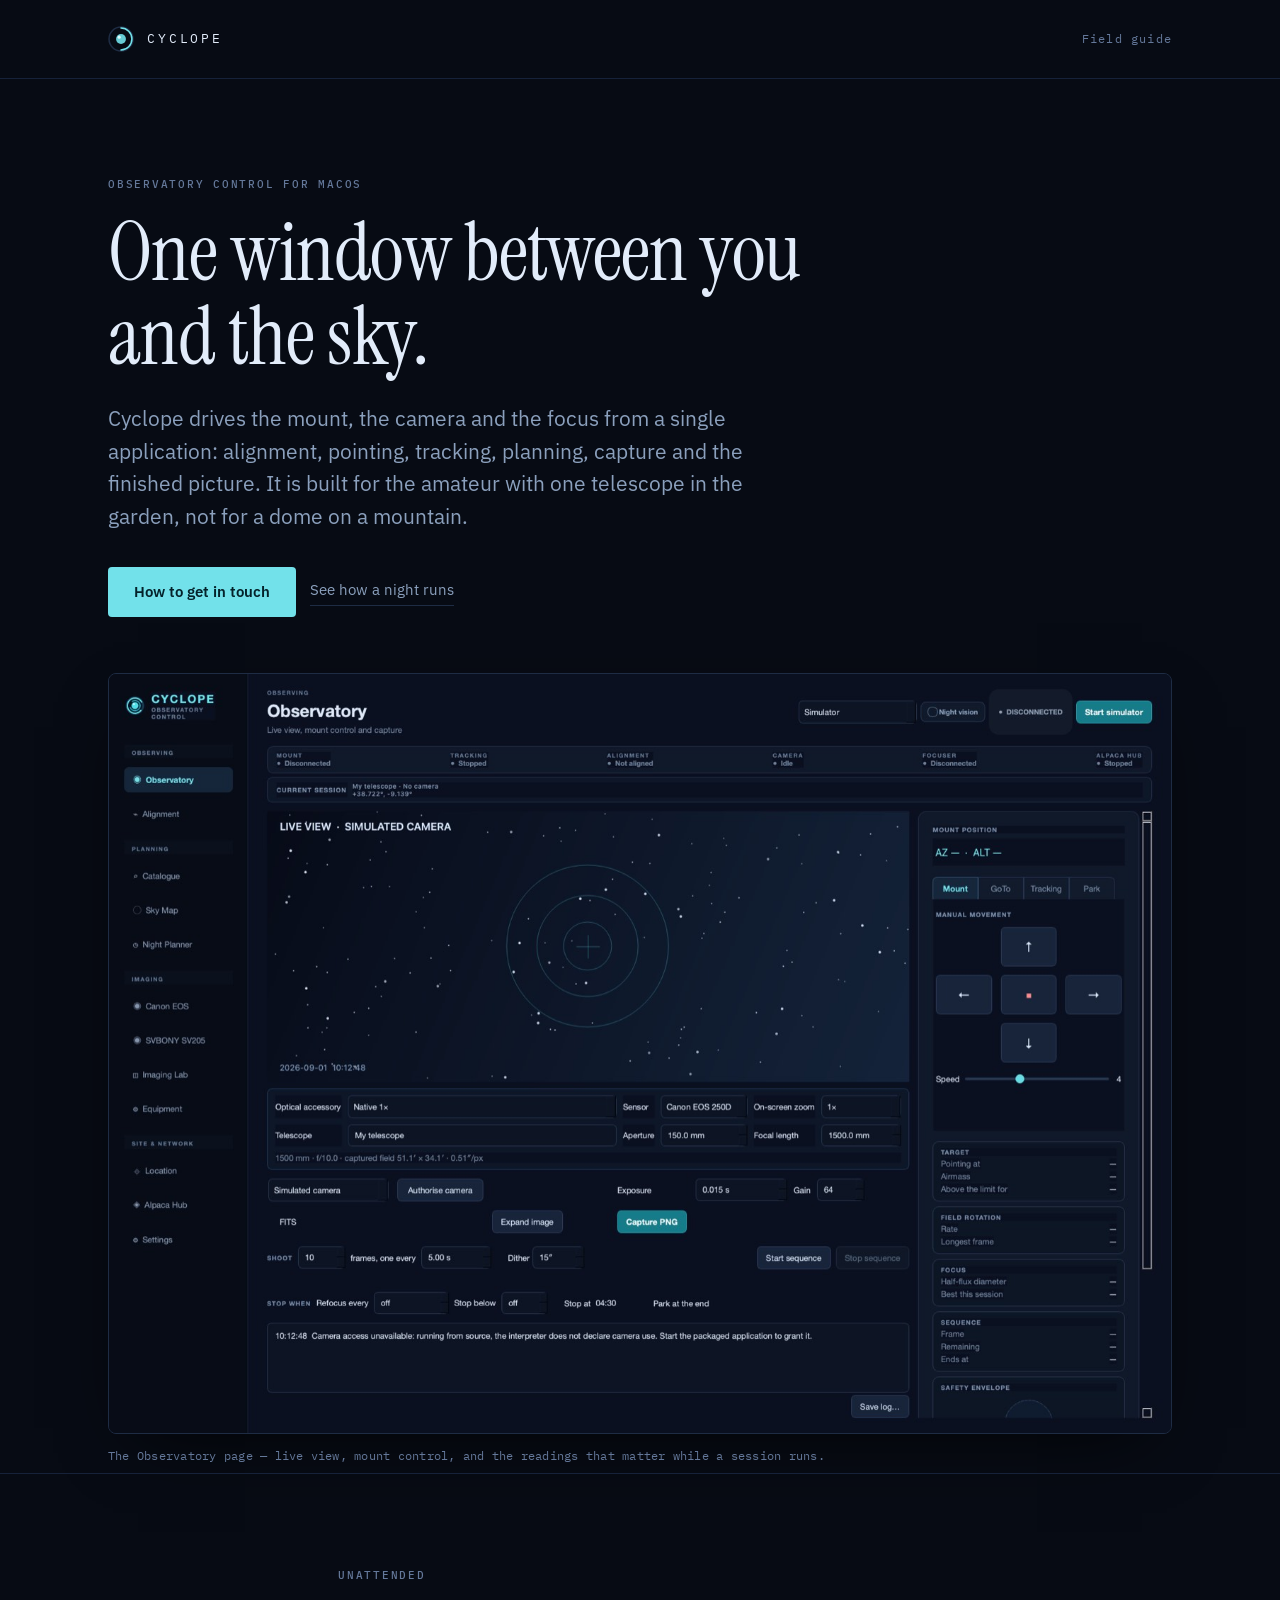
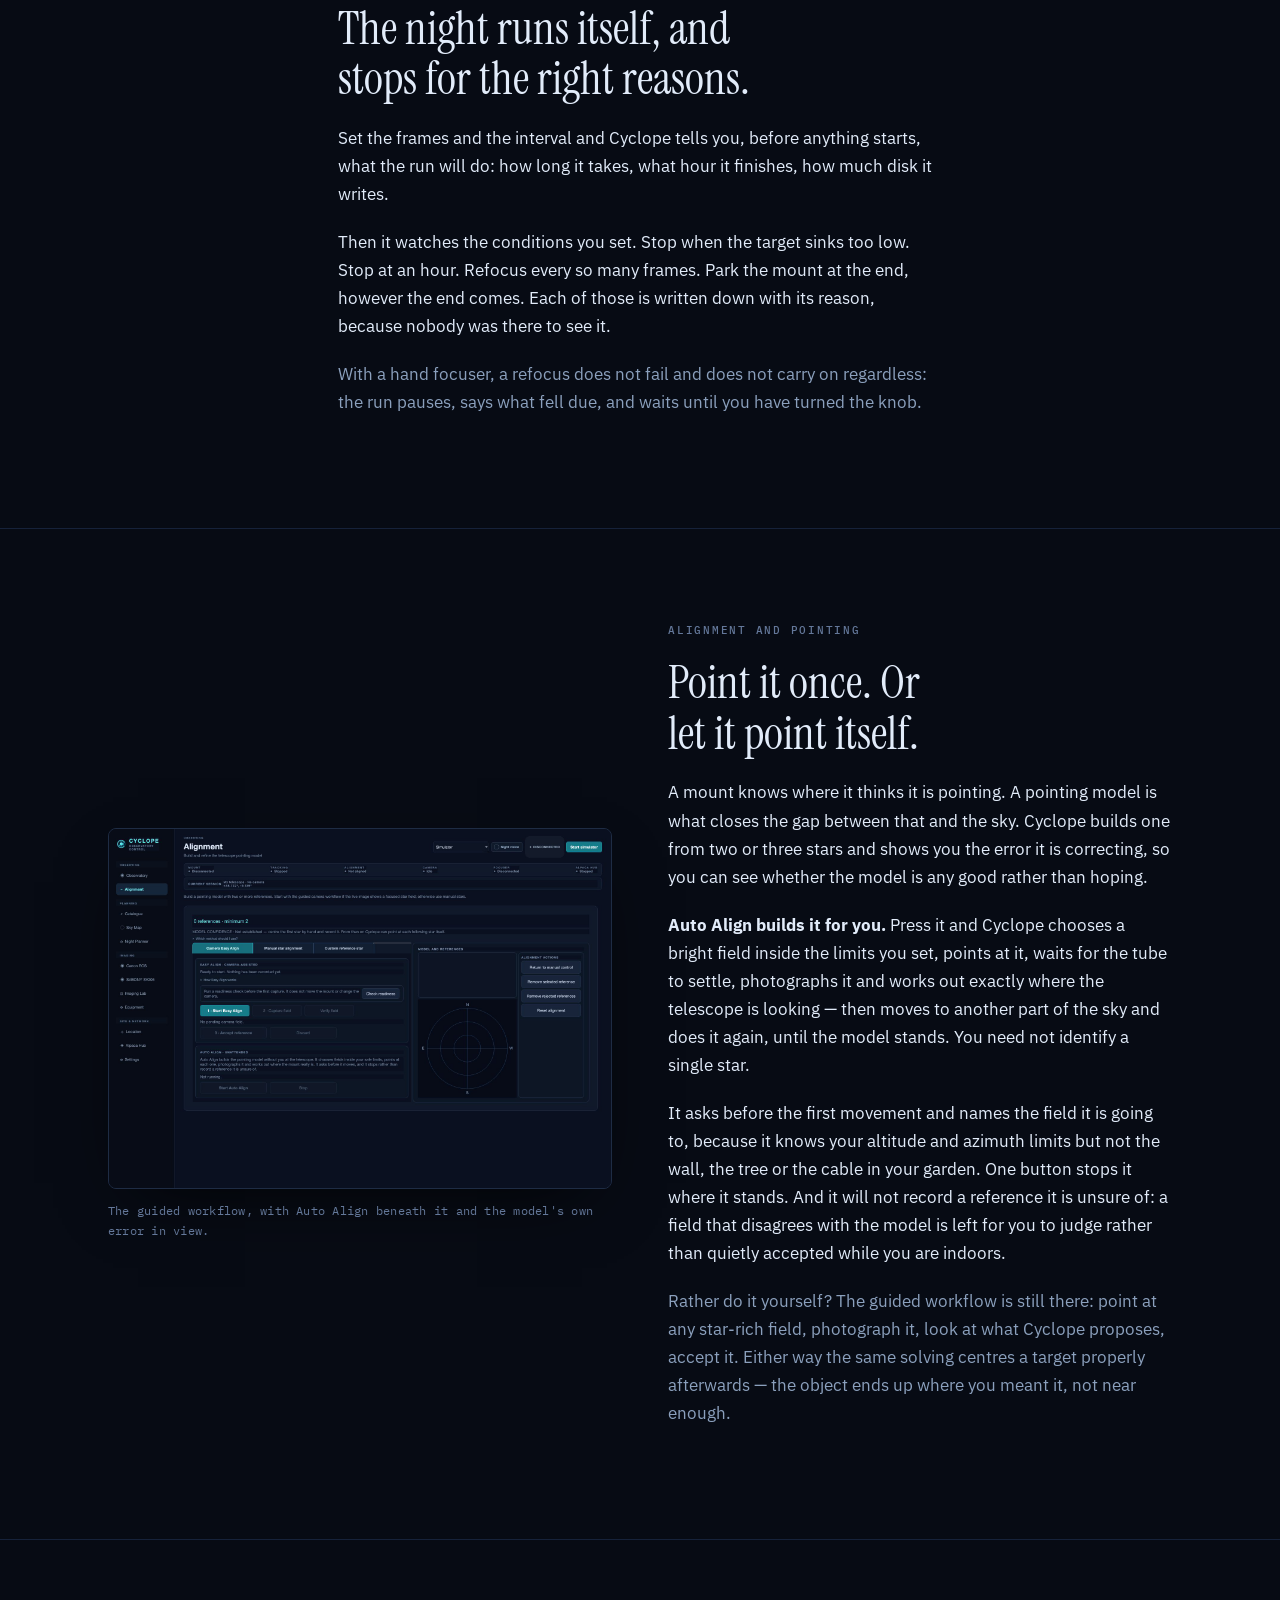
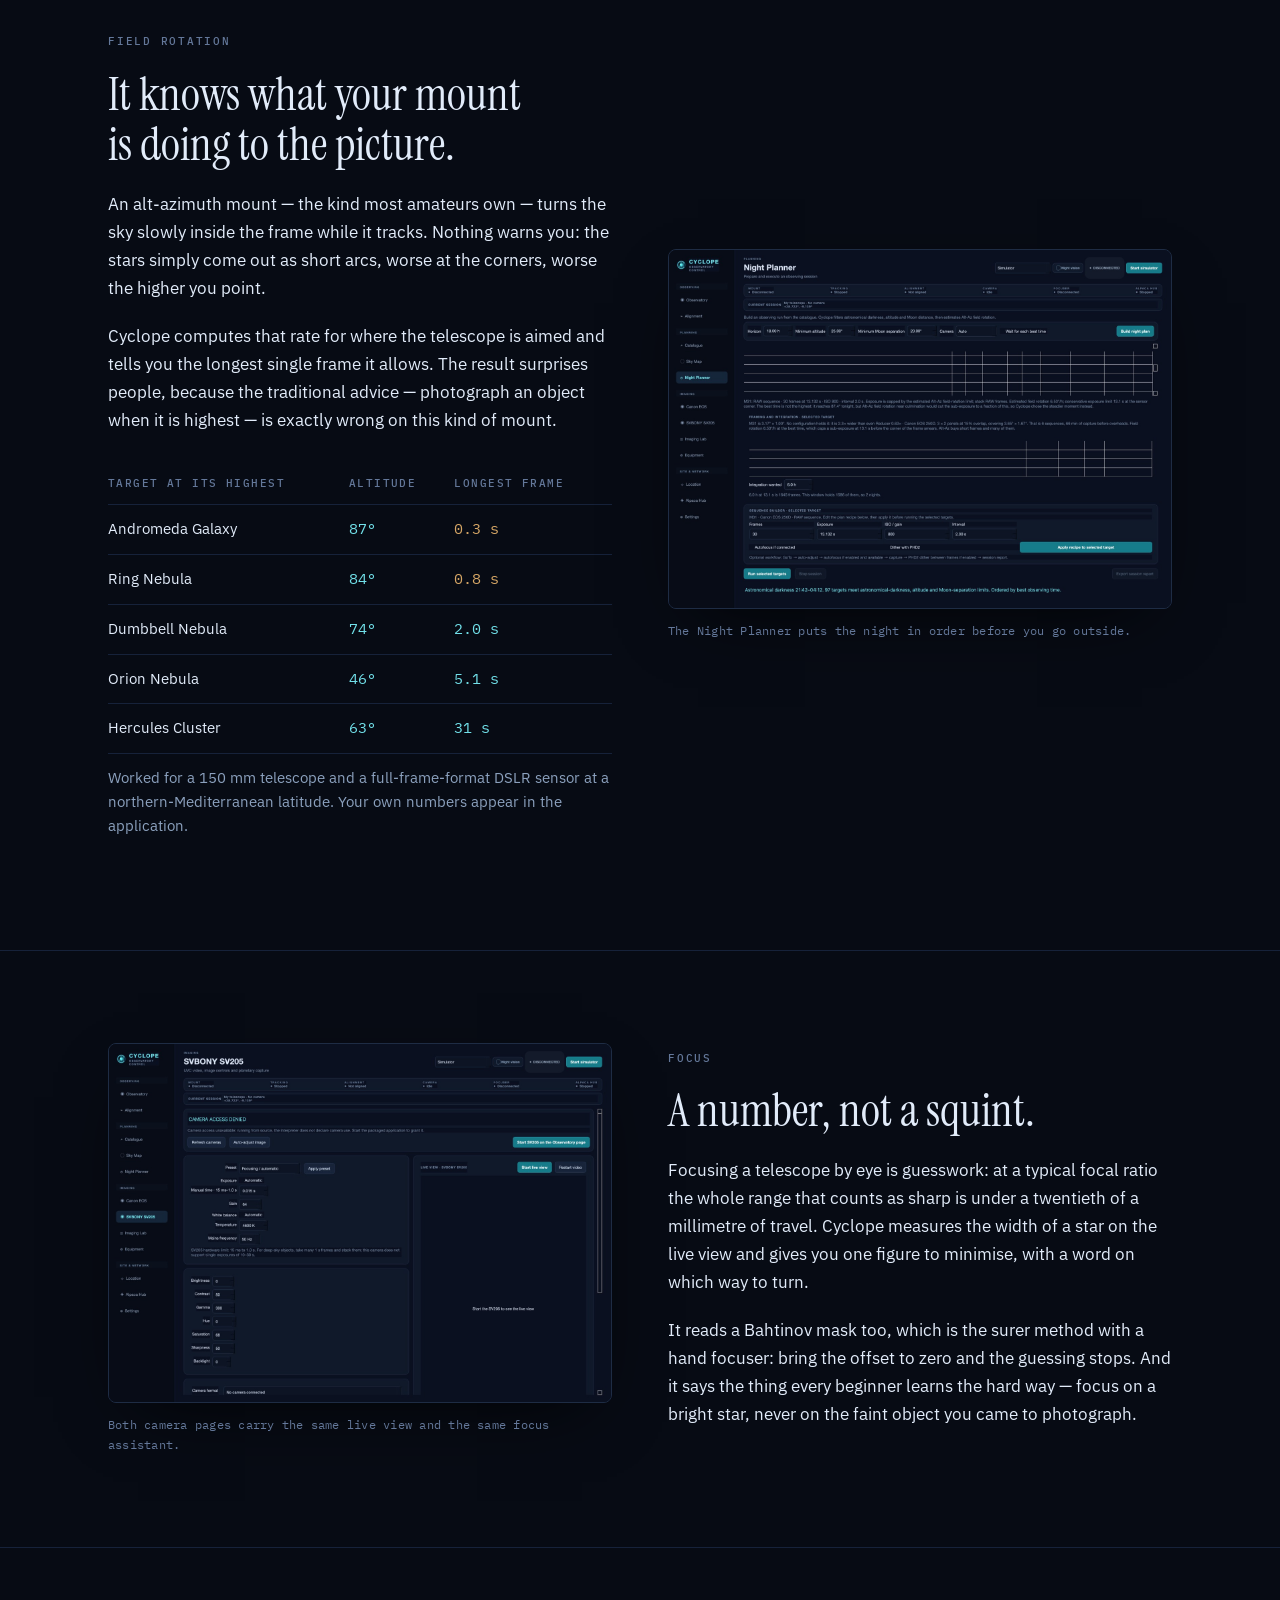
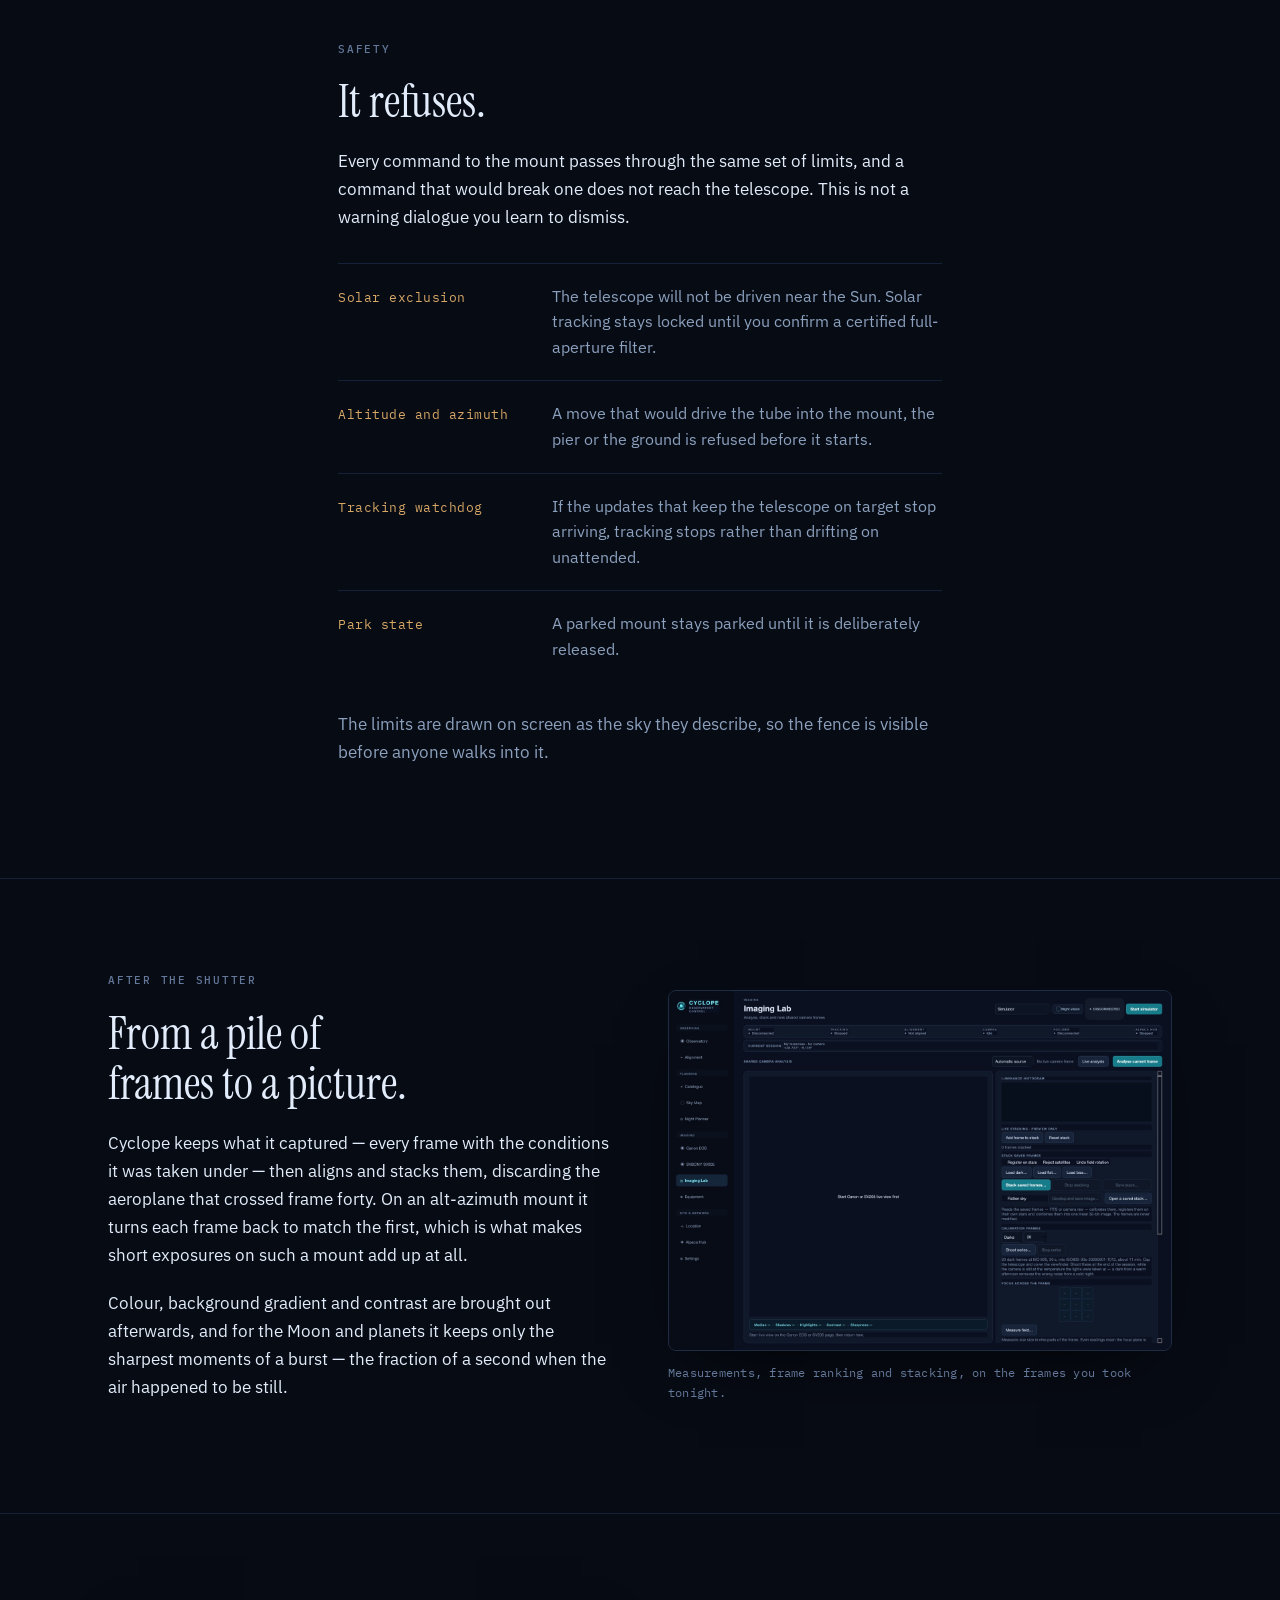
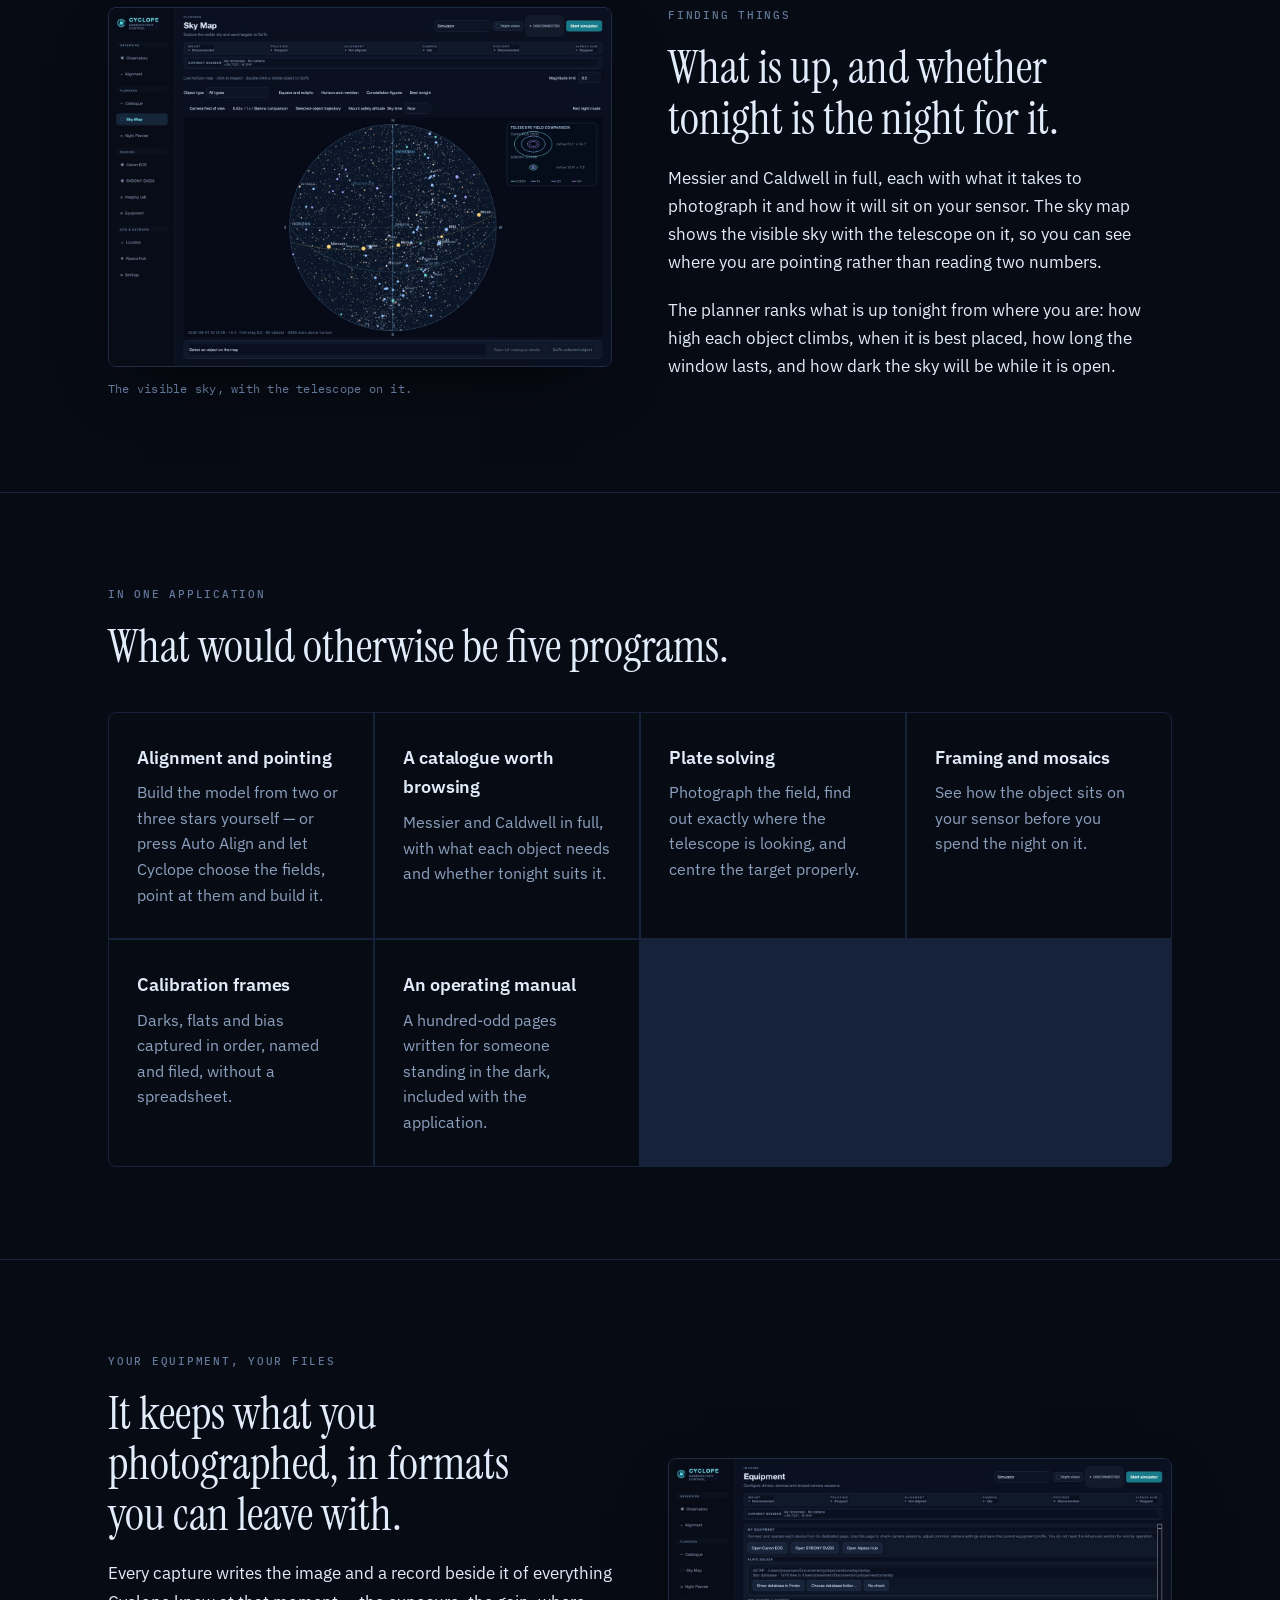
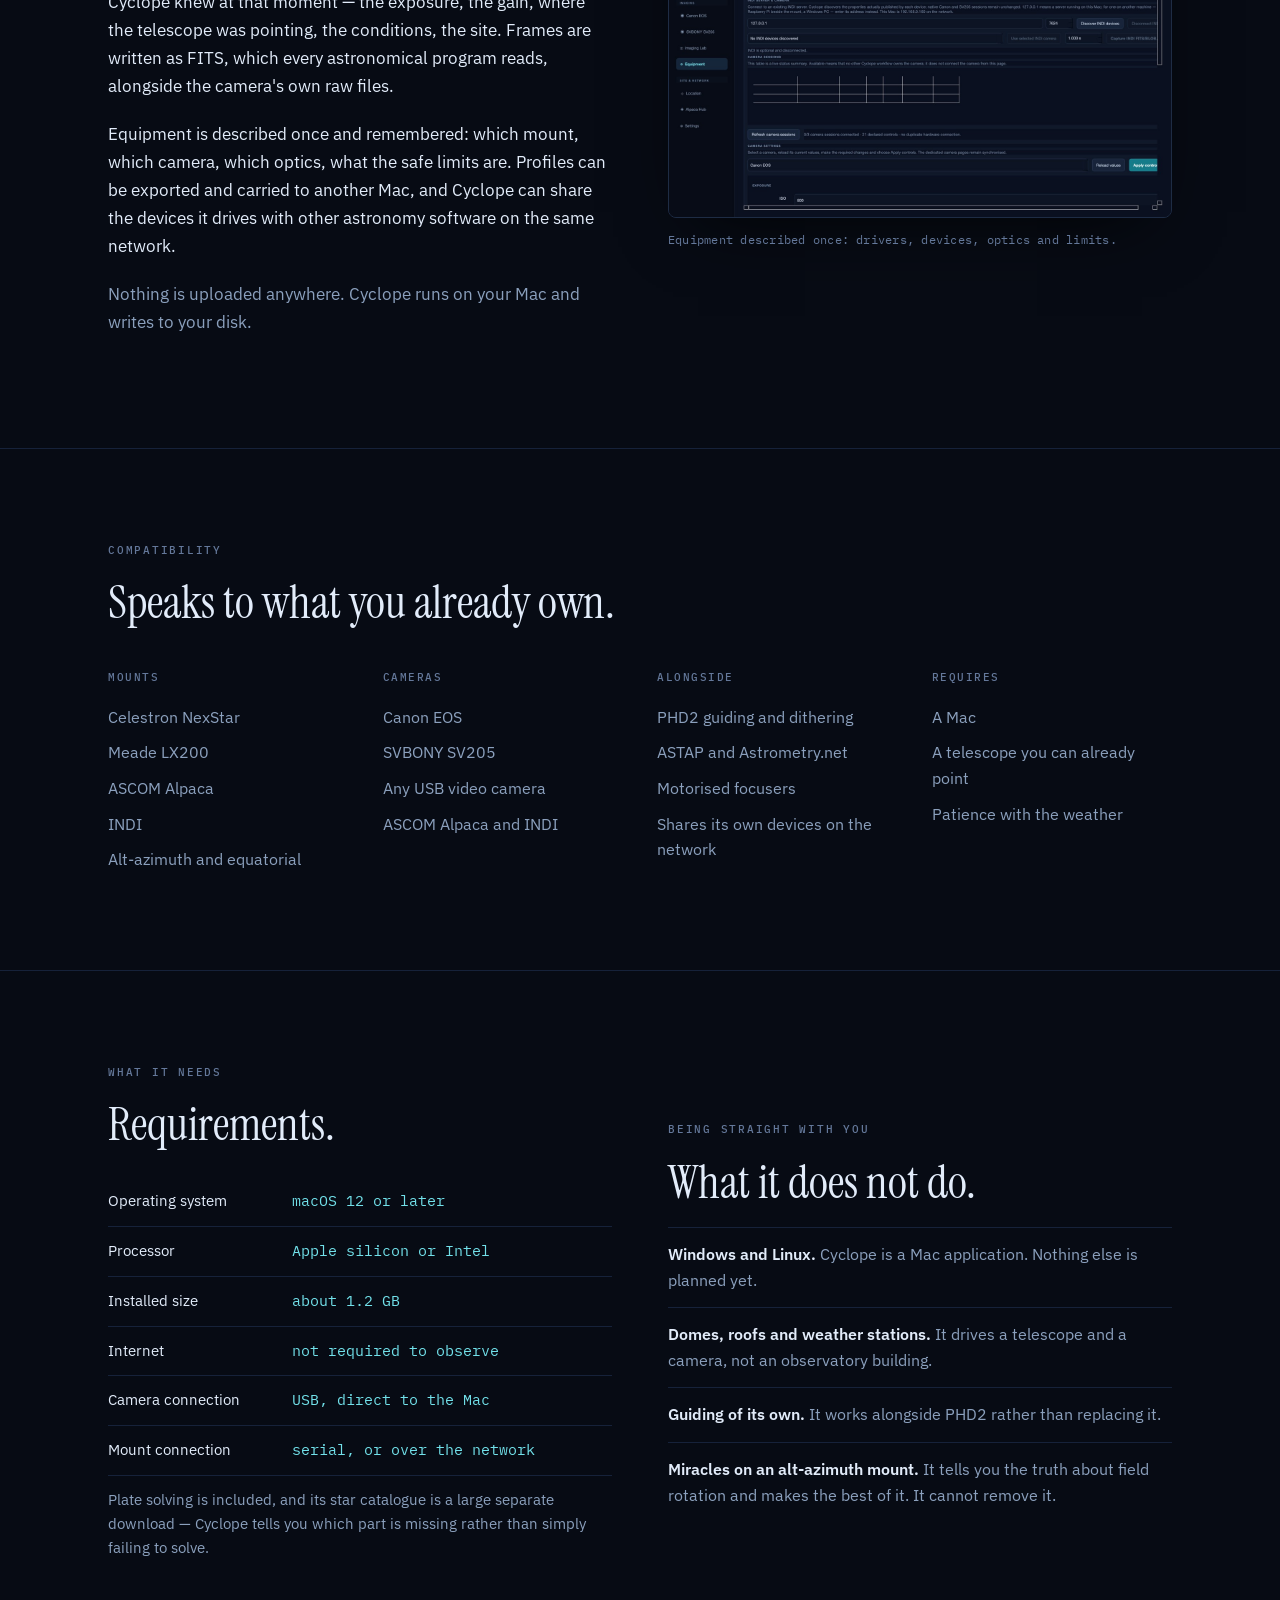
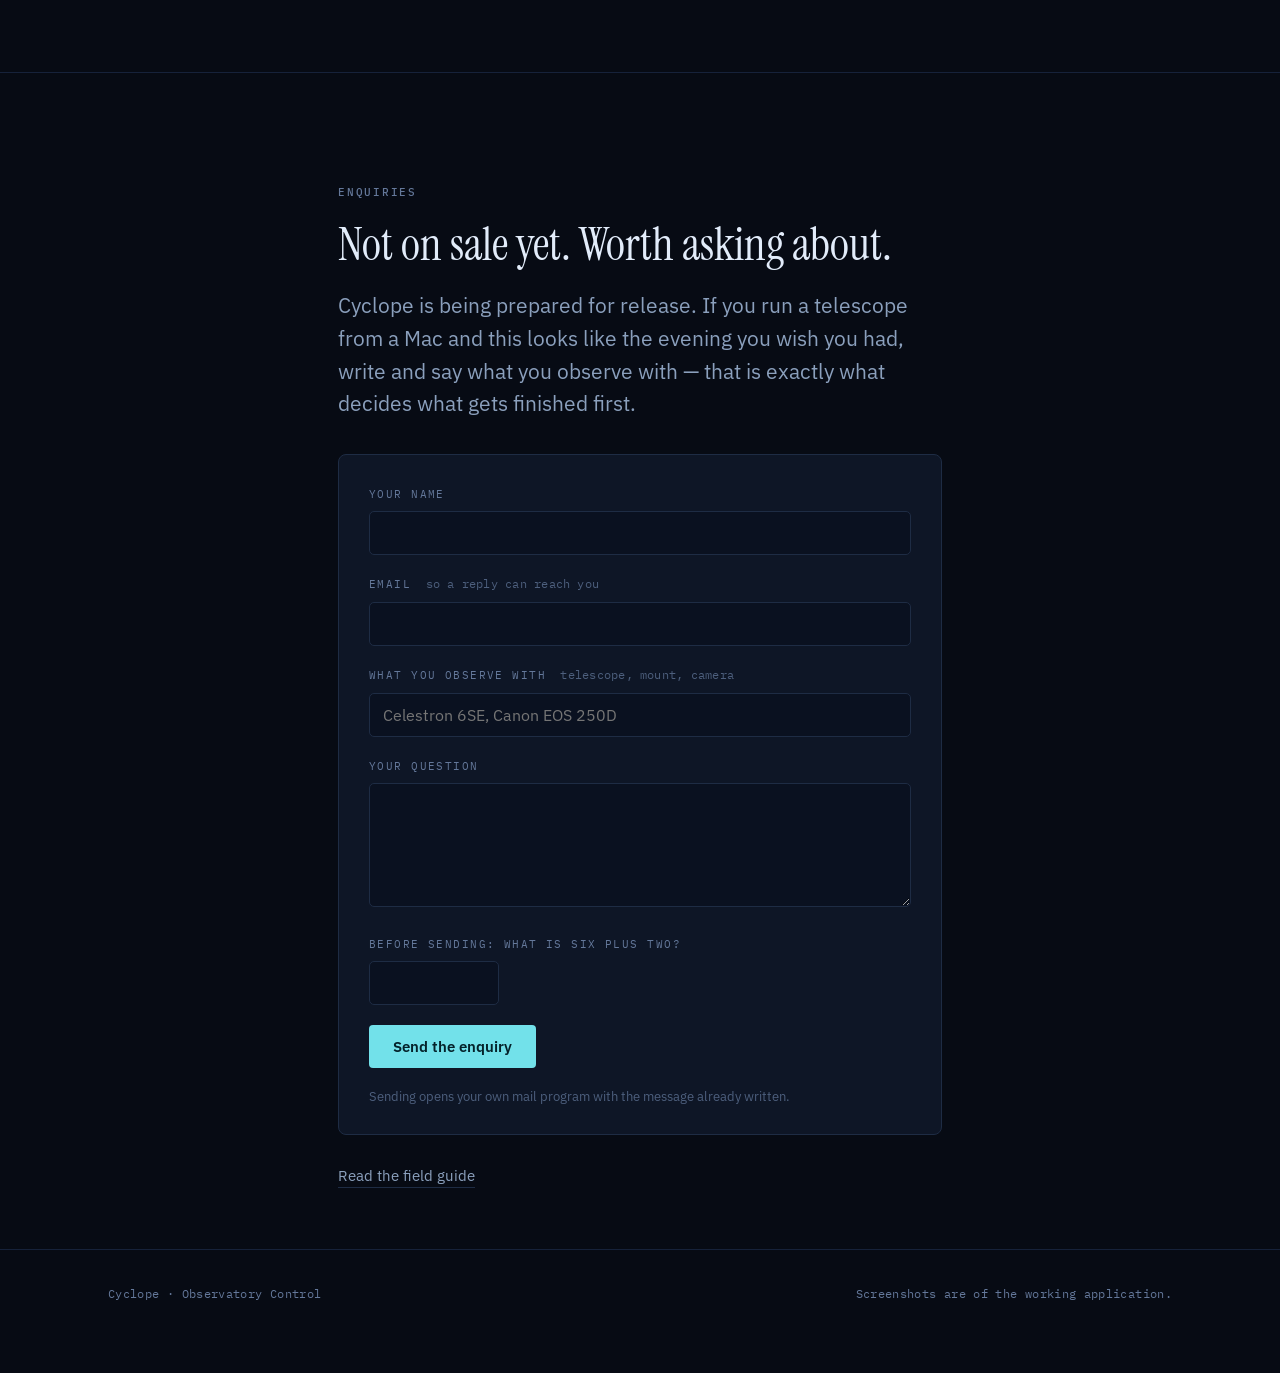
==== commit b6dcc9e4: "Add files via upload" ====
--- a/index.html
+++ b/index.html
@@ -82,7 +82,7 @@
     <div class="split reverse">
       <div class="text">
         <p class="label">Alignment and pointing</p>
-        <h2>Teach it the sky once, and it lands.</h2>
+        <h2>Point it once. Or let it point itself.</h2>
         <p>
           A mount knows where it thinks it is pointing. A pointing model is what
           closes the gap between that and the sky. Cyclope builds one from two or
@@ -90,19 +90,30 @@
           whether the model is any good rather than hoping.
         </p>
         <p>
-          With a camera and a plate solver, you need not identify anything: point
-          roughly at a star-rich field, photograph it, and Cyclope works out where
-          the telescope is actually looking. It asks before it changes the model,
-          and it never moves the telescope on its own.
+          <strong>Auto Align builds it for you.</strong> Press it and Cyclope
+          chooses a bright field inside the limits you set, points at it, waits
+          for the tube to settle, photographs it and works out exactly where the
+          telescope is looking — then moves to another part of the sky and does it
+          again, until the model stands. You need not identify a single star.
+        </p>
+        <p>
+          It asks before the first movement and names the field it is going to,
+          because it knows your altitude and azimuth limits but not the wall, the
+          tree or the cable in your garden. One button stops it where it stands.
+          And it will not record a reference it is unsure of: a field that
+          disagrees with the model is left for you to judge rather than quietly
+          accepted while you are indoors.
         </p>
         <p class="muted">
-          The same solving centres a target properly: photograph, compare, correct,
-          and the object is where you meant it to be rather than near enough.
+          Rather do it yourself? The guided workflow is still there: point at any
+          star-rich field, photograph it, look at what Cyclope proposes, accept it.
+          Either way the same solving centres a target properly afterwards — the
+          object ends up where you meant it, not near enough.
         </p>
       </div>
       <figure>
         <div class="shot"><img src="assets/alignment.jpg" alt="The Alignment page, building a pointing model from recorded references"></div>
-        <figcaption>Building the pointing model, with the error it is correcting in view.</figcaption>
+        <figcaption>The guided workflow, with Auto Align beneath it and the model's own error in view.</figcaption>
       </figure>
     </div>
   </div>
@@ -271,7 +282,7 @@
     <p class="label">In one application</p>
     <h2>What would otherwise be five programs.</h2>
     <div class="grid">
-      <div class="cell"><h3>Alignment and pointing</h3><p>Build a pointing model from two or three stars, by eye or by having the camera identify the field for you.</p></div>
+      <div class="cell"><h3>Alignment and pointing</h3><p>Build the model from two or three stars yourself — or press Auto Align and let Cyclope choose the fields, point at them and build it.</p></div>
       <div class="cell"><h3>A catalogue worth browsing</h3><p>Messier and Caldwell in full, with what each object needs and whether tonight suits it.</p></div>
       <div class="cell"><h3>Plate solving</h3><p>Photograph the field, find out exactly where the telescope is looking, and centre the target properly.</p></div>
       <div class="cell"><h3>Framing and mosaics</h3><p>See how the object sits on your sensor before you spend the night on it.</p></div>
